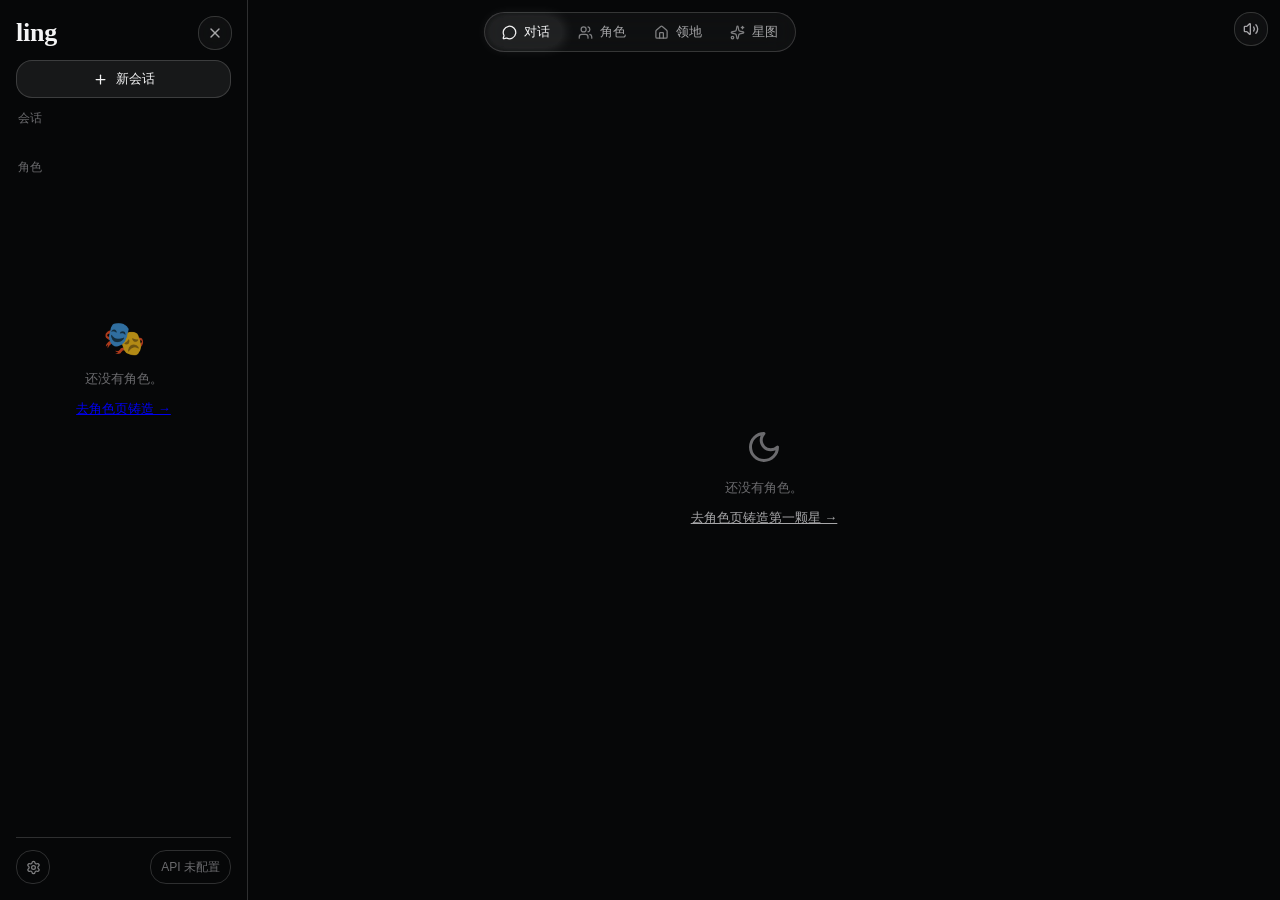
==== web/index.html @ c9dba51c "web: 侧栏开关合并为单组件 morphicon —— 附着侧栏右上角, 收起滑至屏幕左上 - 删除侧栏头部 × 与悬浮开关两个按钮, 合并为唯一 #sidenav-toggle - 常驻附着侧栏右" ====
<!DOCTYPE html>
<html lang="zh-CN">
<head>
<meta charset="UTF-8">
<meta name="viewport" content="width=device-width, initial-scale=1.0">
<title>ling · 工作台（HTML 版）</title>
<link rel="stylesheet" href="css/tokens.css">
<link rel="stylesheet" href="css/app.css">
</head>
<body>

<body>

<button class="iconbtn sidenav-toggle" id="sidenav-toggle" aria-label="收起侧边栏" data-mode="collapse"></button>
<nav class="nav" aria-label="页面导航">
  <div class="nav-item active" data-page="chat" data-icon="message-circle" tabindex="0"><span class="nav-label">对话</span></div>
  <div class="nav-item" data-page="characters" data-icon="users" tabindex="0"><span class="nav-label">角色</span></div>
  <div class="nav-item" data-page="territory" data-icon="house" tabindex="0"><span class="nav-label">领地</span></div>
  <div class="nav-item" data-page="starmap" data-icon="sparkles" tabindex="0"><span class="nav-label">星图</span></div>
</nav>
<button class="iconbtn sfx-float" id="sfx-toggle" aria-label="音效开关" title="音效开关"></button>

<div class="app">

  <!-- 全局侧边栏：头部(ling) + 会话/角色 + 底部(设置 + API 状态) -->
  <aside class="page-side" id="sidebar">
    <div class="side-head">
      <span class="side-brand">ling</span>
    </div>
    <button class="btn" id="new-session" style="width:100%" data-icon="plus">新会话</button>
    <div style="font-size:var(--fs-xs); color:var(--text-3); padding:4px 2px">会话</div>
    <div class="session-list" id="sessions"></div>
    <div style="font-size:var(--fs-xs); color:var(--text-3); padding:4px 2px; margin-top:8px">角色</div>
    <div class="session-list" id="chat-chars"></div>
    <div id="char-list-empty" class="empty" style="min-height:80px"></div>
    <div class="side-spacer"></div>
    <div class="side-foot">
      <div class="nav-item" data-page="settings" data-icon="settings" tabindex="0"><span class="nav-label">设置</span></div>
      <div class="api-chip" id="api-chip" title="点击前往设置">API 未配置</div>
    </div>
  </aside>

  <main>

  <!-- ═══ 对话 ═══ -->
  <section class="page active" data-page="chat">
    <div class="chat-col" id="chat-body" style="display:none; position:relative">
      <div class="chat-scroll" id="chat-scroll">
        <div class="chat-inner" id="messages"></div>
      </div>
      <div class="float-bottom" id="float-bottom">↓ 回到底部</div>
      <div class="composer">
        <div class="composer-inner">
          <div class="composer-shell">
            <textarea class="composer-input" id="composer" placeholder="和角色说点什么……"></textarea>
            <div class="composer-bar">
              <span class="composer-hint">Enter 发送 · Shift+Enter 换行</span>
              <button class="send-fab" id="send" data-icon="arrow-up" data-icon-size="18" aria-label="发送消息"></button>
              <button class="send-fab stop" id="stop" data-icon="square" data-icon-size="15" aria-label="停止生成" style="display:none"></button>
            </div>
          </div>
        </div>
      </div>
    </div>
    <div class="empty" id="chat-empty" style="display:none">
      <span data-icon="moon" data-icon-size="36" style="color:var(--text-3)"></span>
      <div>还没有角色。</div>
      <a href="#/characters" style="color:var(--text-2)">去角色页铸造第一颗星 →</a>
    </div>
  </section>

  <!-- ═══ 角色 ═══ -->
  <section class="page" data-page="characters">
    <div class="page-main">
      <div style="display:flex; align-items:center; padding: var(--sp-4) var(--sp-5) 0">
        <h2 style="font-size:var(--fs-lg)">角色</h2>
        <span style="flex:1"></span>
        <button class="btn primary" id="add-char" data-icon="wand-sparkles">铸造新角色</button>
      </div>
      <div class="char-grid" id="char-grid"></div>
    </div>
  </section>

  <!-- ═══ 领地 ═══ -->
  <section class="page" data-page="territory">
    <div class="page-main"><div class="territory">
      <h2 style="font-size:var(--fs-lg); margin-bottom:var(--sp-4)">领地 · 你的角色们在这里生活</h2>
      <div class="banner" id="tl-banner" style="display:none">
        <span>尚未配置模型 API：配置后即可为入住角色生成生活近况。</span>
        <button class="btn sm" onclick="location.hash='#/settings'">前往设置</button>
      </div>
      <div class="resident-row" id="residents"></div>
      <div class="row" style="margin-bottom:var(--sp-4)">
        <button class="btn primary" id="generate-tl">生成近况</button>
        <span style="font-size:var(--fs-xs); color:var(--text-3)">基于角色人设与最近对话，写一段它这段时间的生活</span>
      </div>
      <div class="timeline" id="timeline"></div>
    </div></div>
  </section>

  <!-- ═══ 星图 ═══ -->
  <section class="page" data-page="starmap">
    <div class="starmap-wrap">
      <canvas id="starmap"></canvas>
      <div class="starmap-hud" id="starmap-hud">SOUL.GRAPH</div>
      <div class="node-detail" id="node-detail"></div>
    </div>
  </section>

  <!-- ═══ 设置 ═══ -->
  <section class="page" data-page="settings">
    <div class="page-main"><div class="settings">
      <h2>模型 API</h2>
      <div class="field"><label>BaseURL（OpenAI 兼容）</label>
        <input class="input" id="s-base" placeholder="https://api.example.com/v1"></div>
      <div class="field"><label>API Key（留空 = 匿名网关）</label>
        <input class="input" id="s-key" type="password" placeholder="sk-…（可选）"></div>
      <div class="field"><label>模型</label>
        <input class="input" id="s-model" placeholder="例如 deepseek-chat / glm-4.7-flash"></div>
      <div class="field"><label>对话后自动提炼记忆与特质</label>
        <label style="display:flex; gap:8px; align-items:center; text-transform:none; letter-spacing:0; font-size:var(--fs-sm); color:var(--text-2)">
          <input type="checkbox" id="s-distill" style="width:auto"> 开启（每次回复后追加一次提炼调用）</label></div>
      <div class="row">
        <button class="btn primary" id="s-save">保存</button>
        <button class="btn" id="s-test">测试连通性</button>
        <span id="conn-result"></span>
      </div>

      <h2>数据（本地 localStorage）</h2>
      <div class="row" style="flex-wrap:wrap">
        <button class="btn" id="s-export" data-icon="download">导出 JSON</button>
        <button class="btn" id="s-import-btn" data-icon="upload" onclick="document.getElementById('s-import-file').click()">导入 JSON</button>
        <input type="file" id="s-import-file" accept=".json,application/json" style="display:none">
        <button class="btn danger" id="s-clear" data-icon="trash">清空全部数据</button>
      </div>
      <p style="font-size:var(--fs-xs); color:var(--text-3); margin-top:var(--sp-4)">
        本页为 HTML 原型：设计定稿后照此移植 Rust + Slint 版（web/ 目录仅作设计迭代用）。
      </p>
    </div></div>
  </section>

</main>

<!-- 角色铸造 / 编辑 -->
<div class="overlay" id="char-modal">
  <div class="modal">
    <h3 id="modal-title">铸造角色</h3>
    <div id="forge-area" style="margin-bottom:var(--sp-4)">
      <div class="field"><label>素材（人设 / 小说片段 / 设定文本）</label>
        <textarea class="textarea" id="forge-src" style="min-height:90px" placeholder="丢进来，AI 直接出角色卡"></textarea></div>
      <button class="btn" id="forge-btn" data-icon="wand-sparkles">铸造</button>
    </div>
    <input type="hidden" id="f-id">
    <div class="row" style="margin-bottom:var(--sp-3)">
      <div style="width:70px"><input class="input" id="f-emoji" maxlength="4" style="text-align:center"></div>
      <input class="input" id="f-name" placeholder="名字">
    </div>
    <div class="field"><label>人设</label><textarea class="textarea" id="f-persona"></textarea></div>
    <div class="field"><label>说话风格</label><input class="input" id="f-style"></div>
    <div class="field"><label>开场白</label><textarea class="textarea" id="f-greeting" style="min-height:56px"></textarea></div>
    <div class="actions">
      <button class="btn" id="char-cancel">取消</button>
      <button class="btn primary" id="char-save">保存</button>
    </div>
  </div>
</div>

<div class="scrim" id="scrim" aria-hidden="true"></div>
<div class="toasts" id="toasts"></div>

<script src="js/store.js"></script>
<script src="js/icons.js"></script>
<script src="js/llm.js"></script>
<script src="js/starmap.js"></script>
<script src="js/sfx.js"></script>
<script src="js/app.js"></script>
<script>
  /* 顶栏 API 状态章（守卫赋值，避免 observer 自触发死循环） */
  (function chip(){
    const el = document.getElementById('api-chip');
    const update = () => {
      const t = Store.apiReady() ? `API · ${Store.settings.model}` : 'API 未配置';
      if (el.textContent !== t) el.textContent = t;
    };
    document.addEventListener('click', update);
    document.addEventListener('storage', update);
    update();
  })();
</script>
</body>
</html>
---- web/css/tokens.css ----
/* ════════════════════════════════════════════════════════════
   ling · 设计令牌（单一真源）
   来源：《视觉设计规范》P2 报告 + ling.html 官网令牌映射
   动效纪律（Emil Kowalski skills 对齐）：
   - UI 动效 ≤300ms；按压反馈 100-160ms
   - 只动 transform / opacity（GPU）
   - 同屏活跃动画 ≤2 处；prefers-reduced-motion 降级
   ════════════════════════════════════════════════════════════ */
:root {
  /* 色板 · 无色彩纪律：唯一彩色 = 危险红 */
  --bg: #060708;              /* 近黑（星图视口用 #000 纯黑） */
  --bg-2: #0a0a0a;
  --surface: rgba(255, 255, 255, 0.04);
  --surface-strong: rgba(255, 255, 255, 0.07);
  --border: rgba(255, 255, 255, 0.16);
  --border-strong: rgba(255, 255, 255, 0.28);

  --text: #f4f4f5;
  --text-2: #a6a6a8;
  --text-3: #6b6b6e;

  --accent: #ffffff;
  --accent-2: #d6d6d8;        /* 银灰 · 成功/确认态用银白表达，不引入绿 */
  --danger: #d8555a;          /* 全应用唯一彩色 */
  --danger-bg: rgba(216, 85, 90, 0.12);

  --glow: 0 0 14px rgba(255, 255, 255, 0.16);
  --glow-strong: 0 0 22px rgba(255, 255, 255, 0.28);

  /* 字号阶梯 */
  --fs-xs: 12px;
  --fs-sm: 13px;
  --fs-md: 14.5px;
  --fs-lg: 17px;
  --fs-xl: 22px;
  --fs-brand: 26px;

  /* 间距刻度（4 的倍数） */
  --sp-1: 4px; --sp-2: 8px; --sp-3: 12px; --sp-4: 16px;
  --sp-5: 24px; --sp-6: 32px; --sp-7: 48px;

  --radius: 16px;
  --radius-lg: 24px;

  /* 动效令牌 · 统一曲线（与官网同源） */
  --ease: cubic-bezier(0.2, 0.7, 0.2, 1);
  --dur-press: 120ms;         /* 按压 */
  --dur-fast: 160ms;          /* 悬停/小元素 */
  --dur-med: 220ms;           /* 面板/切换 */
  --dur-slow: 280ms;          /* 模态 */
  --dur-dot: 420ms;           /* 流式点点 */
  --stagger: 40ms;            /* 列表级联 */
}

@media (prefers-reduced-motion: reduce) {
  :root { --dur-press: 0ms; --dur-fast: 0ms; --dur-med: 0ms; --dur-slow: 0ms; }
  * { animation-duration: 0.01ms !important; }
}
---- web/css/app.css ----
/* ═══ ling · 组件与页面样式（消费 tokens.css，禁裸色值） ═══ */
* { margin: 0; padding: 0; box-sizing: border-box; }
html, body { height: 100%; }
body {
  font-family: 'Inter', -apple-system, BlinkMacSystemFont, 'PingFang SC', 'Microsoft YaHei', sans-serif;
  background: var(--bg); color: var(--text); font-size: var(--fs-md);
  overflow: hidden; -webkit-font-smoothing: antialiased;
  display: flex; flex-direction: column;
  height: 100vh; height: 100dvh;              /* 移动端地址栏安全 */
  -webkit-tap-highlight-color: transparent;    /* 去点按高亮闪块 */
}
::selection { background: rgba(255,255,255,.85); color: #000; }
::-webkit-scrollbar { width: 8px; }
::-webkit-scrollbar-thumb { background: rgba(255,255,255,.16); border-radius: 8px; }

/* 键盘可达性（UX 审计：键盘完全不可用 → 焦点环全覆盖） */
:focus-visible { outline: 1.5px solid var(--accent); outline-offset: 2px; border-radius: var(--radius); }
.btn:focus-visible, .iconbtn:focus-visible { outline-offset: 3px; box-shadow: var(--glow); }

svg.ic { flex-shrink: 0; vertical-align: -0.15em; }

/* 图标按钮（仅图标，必须 aria-label） */
.iconbtn {
  display: inline-flex; align-items: center; justify-content: center;
  width: 34px; height: 34px; border-radius: var(--radius);
  border: 1px solid var(--border); background: transparent; color: var(--text-2);
  cursor: pointer; transition: color var(--dur-fast) var(--ease), border-color var(--dur-fast) var(--ease),
    transform var(--dur-press) var(--ease);
}
@media (hover: hover) and (pointer: fine) { .iconbtn:hover { color: var(--text); border-color: var(--border-strong); --ring: var(--border-strong); } }
.iconbtn:active { transform: scale(0.94); }

/* ── 悬浮胶囊（无顶栏：侧栏形变开关 | 居中导航胶囊 | 右上声音） ── */
/* 侧栏开关: 唯一组件, 附着侧栏右上角; 收起后滑到屏幕左上; 图标 panel-left ⇄ x 形变 */
.sidenav-toggle {
  position: fixed; z-index: 99;
  top: 16px; left: 198px;                        /* 展开态: 侧栏头部右上 */
  width: 34px; height: 34px; border-radius: var(--radius);
  background: var(--surface); border: 1px solid var(--border);
  backdrop-filter: blur(14px); -webkit-backdrop-filter: blur(14px);
  transition: top .3s var(--ease), left .3s var(--ease), transform var(--dur-press) var(--ease);
}
body.side-closed .sidenav-toggle { top: 12px; left: 12px; }   /* 收起态: 屏幕左上 */
.sidenav-toggle:active { transform: scale(0.94); }
.morph-ic {
  position: absolute; inset: 0; display: grid; place-items: center;
  transition: opacity .24s var(--ease), transform .24s var(--ease);
}
.sidenav-toggle[data-mode="collapse"] .ic-panel { opacity: 0; transform: rotate(90deg) scale(.5); }
.sidenav-toggle[data-mode="collapse"] .ic-x     { opacity: 1; transform: none; }
.sidenav-toggle[data-mode="expand"]  .ic-x      { opacity: 0; transform: rotate(-90deg) scale(.5); }
.sidenav-toggle[data-mode="expand"]  .ic-panel  { opacity: 1; transform: none; }
.nav {
  position: fixed; top: 12px; left: 50%; transform: translateX(-50%); z-index: 95;
  display: flex; gap: 2px; padding: 4px;
  background: var(--surface); border: 1px solid var(--border); border-radius: 999px;
  backdrop-filter: blur(14px); -webkit-backdrop-filter: blur(14px);
}
.nav-item {
  position: relative; display: flex; align-items: center; gap: 7px;
  padding: 6px 13px; border-radius: 999px;
  color: var(--text-2); cursor: pointer; user-select: none; font-size: var(--fs-sm);
  transition: color var(--dur-fast) var(--ease), background var(--dur-fast) var(--ease),
    box-shadow var(--dur-fast) var(--ease);
}
.nav-item svg.ic { opacity: 0.75; transition: opacity var(--dur-fast) var(--ease); }
.nav-item.active svg.ic, .nav-item:hover svg.ic { opacity: 1; }
.nav-item:hover { color: var(--text); }
.nav-item.active { color: var(--text); background: var(--surface-strong); box-shadow: var(--glow); }
.sfx-float {
  position: fixed; top: 12px; right: 12px; z-index: 95;
  background: var(--surface); border: 1px solid var(--border);
  backdrop-filter: blur(14px); -webkit-backdrop-filter: blur(14px);
}
.api-chip {
  font-size: var(--fs-xs); color: var(--text-3); padding: 4px 10px;
  border: 1px solid var(--border); border-radius: 100px;
  cursor: pointer; align-self: flex-start;
  transition: color var(--dur-fast) var(--ease), border-color var(--dur-fast) var(--ease);
}
.api-chip:hover { color: var(--text-2); border-color: var(--border-strong); --ring: var(--border-strong); }

/* ── 页面骨架（桌面：侧栏为全高实心栏, 挤开内容; 悬浮胶囊只浮在主内容上方） ── */
.app { flex: 1; min-height: 0; display: flex; }
main { flex: 1; min-width: 0; display: flex; flex-direction: column; padding-top: 56px; }
.page { display: none; flex: 1; min-width: 0; min-height: 0; }
.page.active { display: flex; }
/* 桌面: 展开时隐藏悬浮开关(侧栏头部自带收起钮), 收起后显示 */
.page-side {
  width: 248px; flex-shrink: 0; border-right: 1px solid var(--border);
  overflow-y: auto; padding: var(--sp-4); display: flex; flex-direction: column; gap: var(--sp-2);
}
.side-head {
  display: flex; align-items: center; justify-content: space-between;
  min-height: 34px; margin-bottom: 2px;
}
.side-brand {
  font-family: Georgia, 'Noto Serif SC', serif; font-size: var(--fs-brand); font-weight: 600;
  letter-spacing: -0.01em; user-select: none;
}
body.side-closed .page-side { display: none; }    /* 桌面收起: 整栏移除, 内容占满 */
.side-spacer { flex: 1; }
.side-foot {
  display: flex; align-items: center; justify-content: space-between;
  gap: var(--sp-2);
  padding-top: var(--sp-3); border-top: 1px solid var(--border);
}
.side-foot .nav-item {
  width: 34px; height: 34px; padding: 0; justify-content: center;
  border: 1px solid var(--border); border-radius: var(--radius);
}
.side-foot .nav-label { display: none; }          /* 图标式正方形钮 */
.side-foot .api-chip { height: 34px; display: flex; align-items: center; border-radius: var(--radius); }
.page-main { flex: 1; min-width: 0; display: flex; flex-direction: column; overflow-y: auto; }
.chat-col { flex: 1; min-width: 0; display: flex; flex-direction: column; }

/* ── 通用元件 ── */
.card {
  background: var(--surface); border: 1px solid var(--border);
  border-radius: var(--radius-lg); padding: var(--sp-4);
  transition: border-color var(--dur-fast) var(--ease), transform var(--dur-fast) var(--ease);
}
.card.clickable { cursor: pointer; }
@media (hover: hover) and (pointer: fine) {
  .card.clickable:hover { border-color: var(--border-strong); --ring: var(--border-strong); transform: translateY(-1px); }
}
.card.clickable:active { transform: scale(0.99); }

.btn {
  display: inline-flex; align-items: center; justify-content: center; gap: var(--sp-2);
  padding: 9px 16px; border-radius: var(--radius); border: 1px solid var(--border);
  background: var(--surface-strong); color: var(--text); font-size: var(--fs-sm);
  cursor: pointer; user-select: none;
  transition: transform var(--dur-press) var(--ease), border-color var(--dur-fast) var(--ease),
              opacity var(--dur-fast) var(--ease);
}
@media (hover: hover) and (pointer: fine) { .btn:hover { border-color: var(--border-strong); --ring: var(--border-strong); } }
.btn:active { transform: scale(0.97); }         /* 按压反馈 */
.btn:disabled { opacity: 0.4; cursor: not-allowed; }
.btn.primary { background: var(--accent); color: #000; border-color: var(--accent); font-weight: 600; }
.btn.danger { color: var(--danger); border-color: rgba(216, 85, 90, 0.4); }
.btn.sm { padding: 5px 12px; font-size: var(--fs-xs); }

.input, .textarea, .select {
  width: 100%; padding: 9px var(--sp-3); border-radius: var(--radius);
  border: 1px solid var(--border); background: var(--bg-2); color: var(--text);
  font-size: var(--fs-sm); font-family: inherit;
  transition: border-color var(--dur-fast) var(--ease);
}
.input:focus, .textarea:focus { outline: none; border-color: var(--border-strong); --ring: var(--border-strong); box-shadow: var(--glow); }
.textarea { resize: vertical; min-height: 72px; line-height: 1.6; }
.field { display: flex; flex-direction: column; gap: var(--sp-2); margin-bottom: var(--sp-4); }
.field label { font-size: var(--fs-xs); color: var(--text-3); text-transform: uppercase; letter-spacing: 0.08em; }

/* ── 横幅（行动必须接线：审计 P0-3 教训） ── */
.banner {
  display: flex; align-items: center; gap: var(--sp-3);
  padding: 10px var(--sp-4); border-radius: var(--radius);
  background: var(--surface-strong); border: 1px solid var(--border);
  font-size: var(--fs-sm); color: var(--text-2); margin-bottom: var(--sp-4);
}
.banner .btn { margin-left: auto; }
.banner.error { border-color: rgba(216,85,90,.4); --ring: rgba(216,85,90,.4); color: var(--text); background: var(--danger-bg); }

/* ── 空态 ── */
.empty {
  flex: 1; display: flex; flex-direction: column; align-items: center; justify-content: center;
  gap: var(--sp-3); color: var(--text-3); font-size: var(--fs-sm); text-align: center; padding: var(--sp-6);
}
.empty .glyph { font-size: 34px; opacity: 0.7; }

/* ── Toast（审计：错误 6s，普通 4s；exit 快于 enter） ── */
.toasts { position: fixed; bottom: var(--sp-5); left: 50%; transform: translateX(-50%);
  display: flex; flex-direction: column; gap: var(--sp-2); z-index: 200; }
.toast {
  padding: 10px var(--sp-4); border-radius: var(--radius); background: var(--surface-strong);
  border: 1px solid var(--border-strong); backdrop-filter: blur(14px);
  font-size: var(--fs-sm); box-shadow: 0 8px 30px rgba(0,0,0,.5);
  opacity: 1; transform: translateY(0);
  transition: opacity var(--dur-med) var(--ease), transform var(--dur-med) var(--ease);
}
.toast.enter { opacity: 0; transform: translateY(8px); }
.toast.error { border-color: rgba(216,85,90,.5); --ring: rgba(216,85,90,.5); background: var(--danger-bg); }

/* ── 对话页 ── */
.session-list { display: flex; flex-direction: column; gap: var(--sp-1); }
.session-item {
  padding: var(--sp-2) var(--sp-3); border-radius: var(--radius); cursor: pointer;
  font-size: var(--fs-sm); color: var(--text-2); display: flex; align-items: center; gap: var(--sp-2);
  transition: background var(--dur-fast) var(--ease), color var(--dur-fast) var(--ease);
  animation: rise var(--dur-med) var(--ease) both;
}
.session-item:hover { background: var(--surface); color: var(--text); }
.session-item.active { background: var(--surface-strong); color: var(--text); }
.session-item .del { margin-left: auto; opacity: 0; color: var(--text-3); cursor: pointer; padding: 0 var(--sp-1); }
.session-item:hover .del { opacity: 1; }
.session-item .del:hover { color: var(--danger); }
@keyframes rise { from { opacity: 0; transform: translateY(6px); } }

.chat-scroll { flex: 1; overflow-y: auto; padding: var(--sp-5); scroll-behavior: auto; }
.chat-inner { max-width: 760px; margin: 0 auto; display: flex; flex-direction: column; gap: var(--sp-4); }
.bubble { max-width: 78%; padding: 10px var(--sp-4); border-radius: var(--radius-lg);
  line-height: 1.7; font-size: var(--fs-md); white-space: pre-wrap; word-break: break-word;
  animation: rise var(--dur-med) var(--ease) both; }
.bubble.user { align-self: flex-end; background: var(--surface-strong); border: 1px solid var(--border); }
.bubble.ai { align-self: flex-start; background: var(--bg-2); border: 1px solid var(--border-strong); }
.bubble.error { align-self: flex-start; background: var(--danger-bg); border-color: rgba(216,85,90,.4); --ring: rgba(216,85,90,.4); color: var(--text); font-size: var(--fs-sm); }
.bubble.ai .cursor { display: inline-block; width: 8px; height: 15px; background: var(--accent);
  vertical-align: text-bottom; animation: blink var(--dur-dot) steps(1) infinite; }
@keyframes blink { 50% { opacity: 0; } }

/* 流式等待点点（首 token 前） */
.bubble.ai.streaming { min-width: 64px; }
.dots { display: inline-flex; gap: 5px; align-items: center; height: 18px; }
.dots i { width: 5px; height: 5px; border-radius: 50%; background: var(--text-2);
  animation: dotpulse var(--dur-dot) var(--ease) infinite; }
.dots i:nth-child(2) { animation-delay: calc(var(--dur-dot) / 3); }
.dots i:nth-child(3) { animation-delay: calc(var(--dur-dot) / 3 * 2); }
@keyframes dotpulse { 0%, 100% { opacity: 0.25; transform: translateY(0); } 45% { opacity: 1; transform: translateY(-3px); } }

/* ── 输入舱（ChatGPT 式一体化容器） ── */
.composer { flex-shrink: 0; padding: var(--sp-3) var(--sp-5) var(--sp-4); }
.composer-inner { max-width: 760px; margin: 0 auto; }
.composer-shell {
  border: 1px solid var(--border); background: var(--surface);
  border-radius: 32px; padding: 10px 10px 8px 14px;
  transition: border-color var(--dur-fast) var(--ease), box-shadow var(--dur-fast) var(--ease);
}
.composer-shell:focus-within { border-color: var(--border-strong); --ring: var(--border-strong); box-shadow: var(--glow); }
.composer-input {
  display: block; width: 100%;
  border: none; background: transparent; resize: none;
  color: var(--text); font: inherit; font-size: var(--fs-md); line-height: 1.6;
  min-height: 26px; max-height: 160px; padding: 2px 4px;
}
.composer-input:focus { outline: none; }
.composer-input::placeholder { color: var(--text-3); }
.composer-bar { display: flex; align-items: center; gap: var(--sp-2); margin-top: 2px; }
.composer-hint { font-size: var(--fs-xs); color: var(--text-3); user-select: none; }
.send-fab {
  margin-left: auto; width: 38px; height: 38px; border-radius: 50%;
  display: grid; place-items: center; border: none;
  background: var(--accent); color: #000; cursor: pointer;
  transition: transform var(--dur-press) var(--ease), opacity var(--dur-fast) var(--ease);
}
.send-fab:hover { opacity: 0.88; }
.send-fab:active { transform: scale(0.92); }
.send-fab:disabled { opacity: 0.35; cursor: not-allowed; }
.send-fab.stop { background: var(--surface-strong); color: var(--text); border: 1px solid var(--border-strong); }
.float-bottom {
  position: absolute; bottom: 96px; left: 50%; transform: translateX(-50%);
  padding: 6px 14px; border-radius: 100px; background: var(--surface-strong);
  border: 1px solid var(--border-strong); color: var(--text-2); font-size: var(--fs-xs);
  cursor: pointer; opacity: 0; pointer-events: none;
  transition: opacity var(--dur-fast) var(--ease), transform var(--dur-fast) var(--ease);
}
.float-bottom.show { opacity: 1; pointer-events: auto; }
.float-bottom:active { transform: translateX(-50%) scale(0.97); }

/* ── 角色页 ── */
.char-grid { display: grid; grid-template-columns: repeat(auto-fill, minmax(240px, 1fr)); gap: var(--sp-4); padding: var(--sp-5); }
.char-card { display: flex; flex-direction: column; gap: var(--sp-2); animation: rise var(--dur-med) var(--ease) both; }
.char-card .avatar { font-size: 30px; }
.char-card .name { font-size: var(--fs-lg); font-weight: 600; }
.char-card .persona { color: var(--text-2); font-size: var(--fs-sm); display: -webkit-box; -webkit-line-clamp: 2; -webkit-box-orient: vertical; overflow: hidden; }
.traits { display: flex; flex-wrap: wrap; gap: var(--sp-1); margin-top: var(--sp-1); }
.trait { font-size: var(--fs-xs); color: var(--text-2); padding: 2px 9px; border-radius: 100px;
  background: var(--surface-strong); border: 1px solid var(--border); }
.trait.dormant { opacity: 0.45; text-decoration: line-through; }
.forge-zone { padding: var(--sp-5); max-width: 760px; }

/* ── 领地页 ── */
.territory { padding: var(--sp-5); max-width: 860px; margin: 0 auto; width: 100%; }
.resident-row { display: flex; gap: var(--sp-3); flex-wrap: wrap; margin-bottom: var(--sp-5); }
.resident { display: flex; align-items: center; gap: var(--sp-2); padding: var(--sp-2) var(--sp-3);
  border-radius: 100px; background: var(--surface); border: 1px solid var(--border); cursor: pointer; }
.timeline { display: flex; flex-direction: column; gap: var(--sp-3); }
.tl-entry { border-left: 2px solid var(--border-strong); padding: var(--sp-1) 0 var(--sp-1) var(--sp-4);
  animation: rise var(--dur-med) var(--ease) both; }
.tl-entry .who { font-size: var(--fs-xs); color: var(--text-3); margin-bottom: var(--sp-1); }
.tl-entry .what { font-size: var(--fs-sm); color: var(--text-2); line-height: 1.7; white-space: pre-wrap; }

/* ── 星图页 ── */
.starmap-wrap { flex: 1; position: relative; background: #000; }
#starmap { position: absolute; inset: 0; width: 100%; height: 100%; cursor: grab; }
#starmap:active { cursor: grabbing; }
.starmap-hud { position: absolute; left: var(--sp-4); top: var(--sp-4); font-size: var(--fs-xs);
  color: var(--text-3); font-family: ui-monospace, Consolas, monospace; letter-spacing: 0.06em; }
.node-detail {
  position: absolute; right: var(--sp-4); top: var(--sp-4); width: 260px;
  background: var(--bg-2); border: 1px solid var(--border-strong); border-radius: var(--radius-lg);
  padding: var(--sp-4); display: none; box-shadow: var(--glow);
}
.node-detail.show { display: block; animation: rise var(--dur-fast) var(--ease) both; }
.node-detail .kind { font-size: var(--fs-xs); color: var(--text-3); text-transform: uppercase; letter-spacing: 0.1em; }

/* ── 设置页 ── */
.settings { padding: var(--sp-5); max-width: 640px; margin: 0 auto; width: 100%; overflow-y: auto; }
.settings h2 { font-size: var(--fs-lg); margin: var(--sp-5) 0 var(--sp-3); font-weight: 600; }
.settings h2:first-child { margin-top: 0; }
.row { display: flex; gap: var(--sp-3); align-items: center; }
.row .input { flex: 1; }
.conn-ok { color: var(--accent-2); font-size: var(--fs-sm); }
.conn-bad { color: var(--danger); font-size: var(--fs-sm); }

/* ── 模态 ── */
.overlay { position: fixed; inset: 0; background: rgba(0,0,0,.6); backdrop-filter: blur(8px);
  display: none; align-items: center; justify-content: center; z-index: 100; }
.overlay.open { display: flex; }
.modal { width: min(560px, 92vw); max-height: 86vh; overflow-y: auto;
  background: var(--bg-2); border: 1px solid var(--border-strong); border-radius: var(--radius-lg);
  padding: var(--sp-5); animation: pop var(--dur-slow) var(--ease) both; }
@keyframes pop { from { opacity: 0; transform: scale(0.96); } }   /* 不从 scale(0) 出现 */
.modal h3 { font-size: var(--fs-lg); margin-bottom: var(--sp-4); }
.modal .actions { display: flex; justify-content: flex-end; gap: var(--sp-3); margin-top: var(--sp-5); }

/* ── 移动端抽屉遮罩 ── */
.scrim { position: fixed; inset: 0; background: rgba(0,0,0,.55);
  opacity: 0; pointer-events: none; z-index: 80;
  transition: opacity var(--dur-med) var(--ease); }

/* ═══ 窄屏自适应 ≤760px：导航只留图标 + 侧栏抽屉 ═══ */
@media (max-width: 760px) {
  .nav { padding: 3px; gap: 1px; }             /* 胶囊保持居中，仅收紧 */
  .nav-item { padding: 7px; }
  .nav-label { display: none; }                /* 文字收起，只留图标 */

  .app { padding-top: 52px; }
  main { padding-top: 0; }                     /* 让位由 .app 承担, 勿叠加 */
  .page-side {
    position: fixed; top: 0; bottom: 0; left: 0; width: min(78vw, 280px);
    z-index: 97; background: var(--bg-2);          /* 盖过全部悬浮胶囊 */
    transform: translateX(-105%);              /* 收起 */
    transition: transform var(--dur-med) var(--ease);
    box-shadow: 12px 0 40px rgba(0,0,0,.55);
  }
  .scrim { z-index: 96; }
  body.side-closed .page-side { display: flex; }   /* 窄屏收起语义由 transform 承担 */
  body.side-open .page-side { transform: none; }
  body.side-open .scrim { opacity: 1; pointer-events: auto; }
  body.side-open .sidenav-toggle { top: 12px; left: calc(min(78vw, 280px) - 46px); }   /* 附着抽屉右上角 */

  .chat-scroll { padding: var(--sp-4) var(--sp-3); }
  .bubble { max-width: 88%; }
  .composer { padding: var(--sp-3); }
  .composer-hint { display: none; }            /* 窄屏省空间，长按/回车同理 */
  .char-grid { padding: var(--sp-3); gap: var(--sp-3); grid-template-columns: 1fr 1fr; }
  .territory, .settings { padding: var(--sp-4) var(--sp-3); }
}
@media (max-width: 420px) {
  .char-grid { grid-template-columns: 1fr; }
}

/* ── 边缘近邻发光（仅精确指针设备, EdgeGlow 驱动 CSS 变量） ──
   光标靠近组件边缘时, 最近点处的边缘环带被照亮(参考 Windows 图标近邻光带)。
   ::after 只保留 1.5px 边缘环(mask xor), 环色为径向光斑, 中心跟随光标最近点。 ── */
.glow-edge:not(.sidenav-toggle):not(.sfx-float) { position: relative; }   /* fixed 悬浮钮自带定位, 勿覆盖 */
.glow-edge::after {
  content: '';
  position: absolute; inset: 0;
  border-radius: inherit;
  padding: 1.5px;
  background: radial-gradient(150px 110px at var(--gx, 50%) var(--gy, 50%),
              rgba(255, 255, 255, 0.85), rgba(255, 255, 255, 0.22) 55%, transparent 75%);
  -webkit-mask: linear-gradient(#000 0 0) content-box, linear-gradient(#000 0 0);
  -webkit-mask-composite: xor;
          mask: linear-gradient(#000 0 0) content-box, linear-gradient(#000 0 0);
          mask-composite: exclude;
  opacity: var(--glow-o, 0);
  transition: opacity 140ms var(--ease);
  pointer-events: none;
}
.glow-edge:focus-within::after, .glow-edge:hover::after { opacity: max(var(--glow-o, 0), 0.55); }


/* ── 多曲率圆角（squircle 超椭圆）+ 描边环 ──
   原理: corner-shape 下 border 描边沿旧轮廓绘制, 角部发虚(即「stroke≠offset curve」问题)。
   解法(Border = OuterShape − InnerShape): 描边改用 inset box-shadow 环,
   渲染器沿实际 superellipse 轮廓向内等距填充, 法向距离恒定。描边色统一走 --ring。 ── */
@supports (corner-shape: superellipse(2)) {
  .btn, .input, .textarea, .card, .iconbtn, .send-fab, .composer-shell,
  .modal, .banner, .toast, .bubble, .trait, .session-item,
  .node-detail, .resident, .float-bottom, .api-chip,
  .side-foot .nav-item,
  .glow-edge::after {
    corner-shape: superellipse(2.4);
  }
  .btn, .input, .textarea, .card, .iconbtn, .composer-shell,
  .modal, .banner, .toast, .bubble.user, .trait,
  .resident, .float-bottom, .api-chip, .side-foot .nav-item {
    border-color: transparent;
    box-shadow: inset 0 0 0 1px var(--ring, var(--border));
  }
  .modal, .toast, .node-detail, .float-bottom { --ring: var(--border-strong); }
  .bubble.ai { border-color: transparent; box-shadow: inset 0 0 0 1px var(--border-strong); }
  .btn.primary { --ring: transparent; }               /* 白底钮原描边即不可见 */
  .btn.danger { --ring: rgba(216, 85, 90, 0.4); }
  /* 带发光的元件: 描边环与 glow 叠加 */
  .composer-shell:focus-within {
    border-color: transparent;
    box-shadow: inset 0 0 0 1px var(--ring, var(--border-strong)), var(--glow);
  }
  .input:focus, .textarea:focus {
    border-color: transparent;
    box-shadow: inset 0 0 0 1px var(--ring, var(--border-strong)), var(--glow);
  }
  .node-detail { box-shadow: inset 0 0 0 1px var(--ring, var(--border-strong)), var(--glow); }
  .btn:focus-visible, .iconbtn:focus-visible {
    box-shadow: inset 0 0 0 1px var(--ring, var(--border)), var(--glow);
  }
}
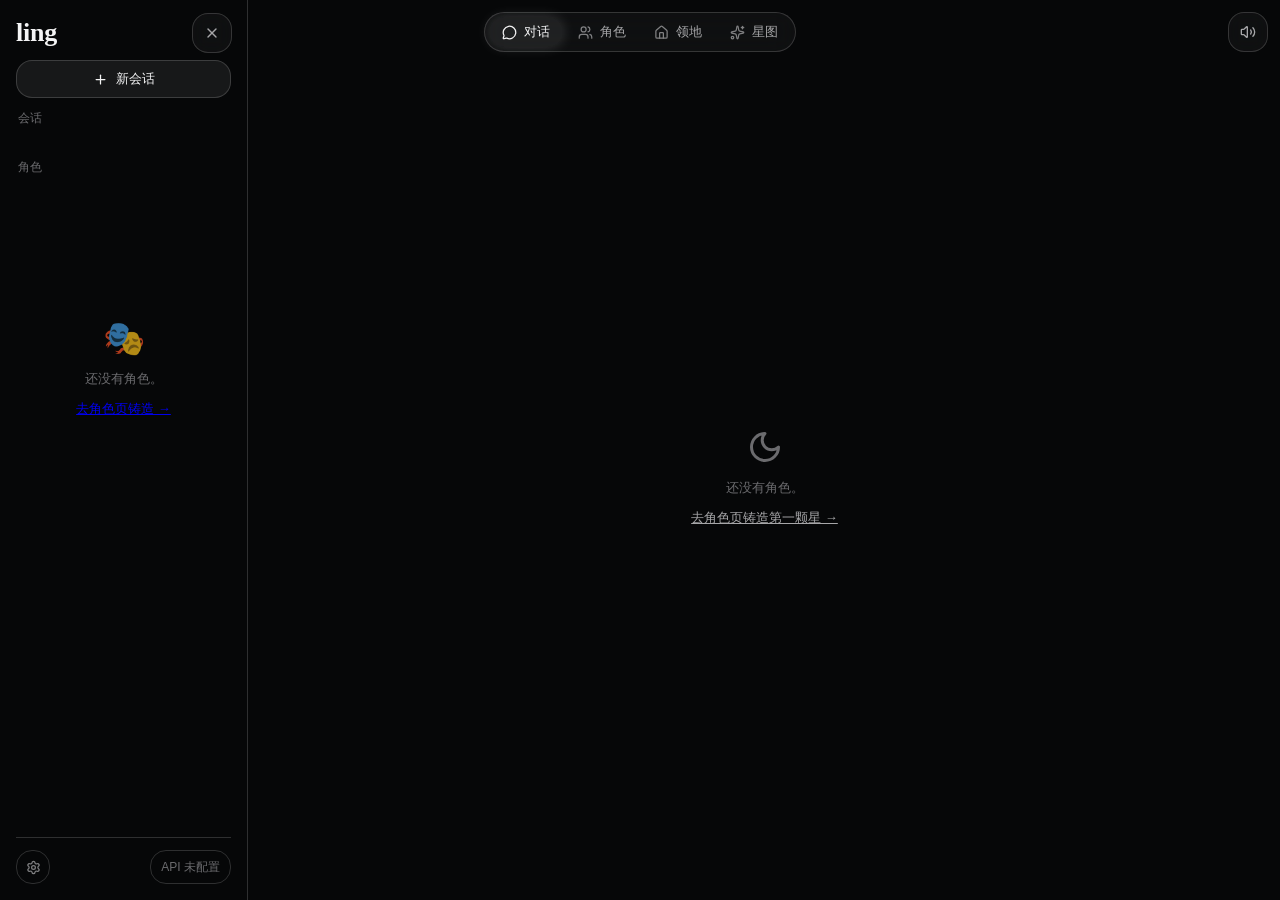
==== commit d70ce488: "web: 删除星图页顶部灰条 —— HUD 文字行(用户点名删掉) 像素级定位(PNG 解码逐行亮度): 灰带 y56-66 亮度 15.6, 隐藏 HUD 后 5.8 —— 主体是 .starmap" ====
--- a/web/index.html
+++ b/web/index.html
@@ -102,7 +102,6 @@
   <section class="page" data-page="starmap">
     <div class="starmap-wrap">
       <canvas id="starmap"></canvas>
-      <div class="starmap-hud" id="starmap-hud">SOUL.GRAPH</div>
       <div class="node-detail" id="node-detail"></div>
     </div>
   </section>
--- a/web/css/app.css
+++ b/web/css/app.css
@@ -34,13 +34,13 @@
 /* 侧栏开关: 唯一组件, 附着侧栏右上角; 收起后滑到屏幕左上; 图标 panel-left ⇄ x 形变 */
 .sidenav-toggle {
   position: fixed; z-index: 99;
-  top: 16px; left: 198px;                        /* 展开态: 侧栏头部右上 */
-  width: 34px; height: 34px; border-radius: var(--radius);
+  top: 13px; left: 192px;                        /* 展开态: 侧栏头部右上, 40 高与胶囊带同高 */
+  width: 40px; height: 40px; border-radius: var(--radius);
   background: var(--surface); border: 1px solid var(--border);
   backdrop-filter: blur(14px); -webkit-backdrop-filter: blur(14px);
   transition: top .3s var(--ease), left .3s var(--ease), transform var(--dur-press) var(--ease);
 }
-body.side-closed .sidenav-toggle { top: 12px; left: 12px; }   /* 收起态: 屏幕左上 */
+body.side-closed .sidenav-toggle { top: 12px; left: 12px; }   /* 收起态: 屏幕左上, 40 高与胶囊同高同轴 */
 .sidenav-toggle:active { transform: scale(0.94); }
 .morph-ic {
   position: absolute; inset: 0; display: grid; place-items: center;
@@ -61,7 +61,12 @@
   padding: 6px 13px; border-radius: 999px;
   color: var(--text-2); cursor: pointer; user-select: none; font-size: var(--fs-sm);
   transition: color var(--dur-fast) var(--ease), background var(--dur-fast) var(--ease),
-    box-shadow var(--dur-fast) var(--ease);
+    box-shadow var(--dur-fast) var(--ease), padding .3s var(--ease), gap .3s var(--ease);
+}
+/* 导航文字: 用 max-width+opacity 过渡(横竖屏切换时平滑展开/收起, display 无法动画) */
+.nav-label {
+  display: inline-block; max-width: 120px; opacity: 1; overflow: hidden; white-space: nowrap;
+  transition: max-width .3s var(--ease), opacity .25s var(--ease);
 }
 .nav-item svg.ic { opacity: 0.75; transition: opacity var(--dur-fast) var(--ease); }
 .nav-item.active svg.ic, .nav-item:hover svg.ic { opacity: 1; }
@@ -69,6 +74,7 @@
 .nav-item.active { color: var(--text); background: var(--surface-strong); box-shadow: var(--glow); }
 .sfx-float {
   position: fixed; top: 12px; right: 12px; z-index: 95;
+  width: 40px; height: 40px;
   background: var(--surface); border: 1px solid var(--border);
   backdrop-filter: blur(14px); -webkit-backdrop-filter: blur(14px);
 }
@@ -80,16 +86,28 @@
 }
 .api-chip:hover { color: var(--text-2); border-color: var(--border-strong); --ring: var(--border-strong); }
 
-/* ── 页面骨架（桌面：侧栏为全高实心栏, 挤开内容; 悬浮胶囊只浮在主内容上方） ── */
-.app { flex: 1; min-height: 0; display: flex; }
-main { flex: 1; min-width: 0; display: flex; flex-direction: column; padding-top: 56px; }
+/* ── 页面骨架（侧栏永久 fixed: 桌面=挤开的实心栏 / 手机=浮起抽屉。
+   两种模式只是宽度/背景/阴影三个可过渡属性的差异 → 跨断点天然无缝形变:
+   桌面→手机 = 变宽+变浅+阴影渐显(浮起); 手机→桌面 = 反向(落下)。
+   main 用 margin-left 让位/回位, 对话区与输入舱位置形状全程动画) ── */
+.app { flex: 1; min-height: 0; display: flex; transition: padding .3s var(--ease); }
+main { flex: 1; min-width: 0; display: flex; flex-direction: column; padding-top: 56px;
+  margin-left: 249px;                                    /* 桌面: 为侧栏(248+1 描边)让位 */
+  transition: margin-left .35s var(--ease), padding .3s var(--ease); }
+body.side-closed main { margin-left: 0; }                /* 桌面收起: 内容回位占满 */
 .page { display: none; flex: 1; min-width: 0; min-height: 0; }
 .page.active { display: flex; }
-/* 桌面: 展开时隐藏悬浮开关(侧栏头部自带收起钮), 收起后显示 */
 .page-side {
-  width: 248px; flex-shrink: 0; border-right: 1px solid var(--border);
-  overflow-y: auto; padding: var(--sp-4); display: flex; flex-direction: column; gap: var(--sp-2);
-}
+  position: fixed; top: 0; bottom: 0; left: 0; z-index: 97;
+  width: 248px; border-right: 1px solid var(--border);
+  background: var(--bg);
+  box-shadow: 0 0 0 0 rgba(0, 0, 0, 0);                  /* 桌面无阴影; 手机浮起阴影由此过渡 */
+  overflow-y: auto; overflow-x: hidden;
+  padding: var(--sp-4); display: flex; flex-direction: column; gap: var(--sp-2);
+  transition: transform .35s var(--ease), width .35s var(--ease),
+    background .35s var(--ease), box-shadow .35s var(--ease);
+}
+body.side-closed .page-side { transform: translateX(-105%); }   /* 收起 = 滑出(桌面手机同语义) */
 .side-head {
   display: flex; align-items: center; justify-content: space-between;
   min-height: 34px; margin-bottom: 2px;
@@ -98,7 +116,6 @@
   font-family: Georgia, 'Noto Serif SC', serif; font-size: var(--fs-brand); font-weight: 600;
   letter-spacing: -0.01em; user-select: none;
 }
-body.side-closed .page-side { display: none; }    /* 桌面收起: 整栏移除, 内容占满 */
 .side-spacer { flex: 1; }
 .side-foot {
   display: flex; align-items: center; justify-content: space-between;
@@ -197,9 +214,9 @@
 .session-item .del:hover { color: var(--danger); }
 @keyframes rise { from { opacity: 0; transform: translateY(6px); } }
 
-.chat-scroll { flex: 1; overflow-y: auto; padding: var(--sp-5); scroll-behavior: auto; }
+.chat-scroll { flex: 1; overflow-y: auto; padding: var(--sp-5); scroll-behavior: auto; transition: padding .3s var(--ease); }
 .chat-inner { max-width: 760px; margin: 0 auto; display: flex; flex-direction: column; gap: var(--sp-4); }
-.bubble { max-width: 78%; padding: 10px var(--sp-4); border-radius: var(--radius-lg);
+.bubble { max-width: 78%; transition: max-width .3s var(--ease); padding: 10px var(--sp-4); border-radius: var(--radius-lg);
   line-height: 1.7; font-size: var(--fs-md); white-space: pre-wrap; word-break: break-word;
   animation: rise var(--dur-med) var(--ease) both; }
 .bubble.user { align-self: flex-end; background: var(--surface-strong); border: 1px solid var(--border); }
@@ -219,7 +236,7 @@
 @keyframes dotpulse { 0%, 100% { opacity: 0.25; transform: translateY(0); } 45% { opacity: 1; transform: translateY(-3px); } }
 
 /* ── 输入舱（ChatGPT 式一体化容器） ── */
-.composer { flex-shrink: 0; padding: var(--sp-3) var(--sp-5) var(--sp-4); }
+.composer { flex-shrink: 0; padding: var(--sp-3) var(--sp-5) var(--sp-4); transition: padding .3s var(--ease); }
 .composer-inner { max-width: 760px; margin: 0 auto; }
 .composer-shell {
   border: 1px solid var(--border); background: var(--surface);
@@ -284,8 +301,6 @@
 .starmap-wrap { flex: 1; position: relative; background: #000; }
 #starmap { position: absolute; inset: 0; width: 100%; height: 100%; cursor: grab; }
 #starmap:active { cursor: grabbing; }
-.starmap-hud { position: absolute; left: var(--sp-4); top: var(--sp-4); font-size: var(--fs-xs);
-  color: var(--text-3); font-family: ui-monospace, Consolas, monospace; letter-spacing: 0.06em; }
 .node-detail {
   position: absolute; right: var(--sp-4); top: var(--sp-4); width: 260px;
   background: var(--bg-2); border: 1px solid var(--border-strong); border-radius: var(--radius-lg);
@@ -319,26 +334,27 @@
   opacity: 0; pointer-events: none; z-index: 80;
   transition: opacity var(--dur-med) var(--ease); }
 
-/* ═══ 窄屏自适应 ≤760px：导航只留图标 + 侧栏抽屉 ═══ */
-@media (max-width: 760px) {
+/* ═══ 窄屏自适应 ≤850px：导航只留图标 + 侧栏抽屉(断点留缓冲, 避免 761 等临界宽叠压) ═══ */
+@media (max-width: 850px) {
   .nav { padding: 3px; gap: 1px; }             /* 胶囊保持居中，仅收紧 */
-  .nav-item { padding: 7px; }
-  .nav-label { display: none; }                /* 文字收起，只留图标 */
+  .nav-item { padding: 7px; gap: 0; }          /* 文字隐藏后 gap 归零, 图标居中 */
+  .nav-label { max-width: 0; opacity: 0; margin: 0; }   /* 文字收起(带过渡), 只留图标 */
 
   .app { padding-top: 52px; }
-  main { padding-top: 0; }                     /* 让位由 .app 承担, 勿叠加 */
+  main { padding-top: 0; margin-left: 0; }       /* 让位由 .app 承担; 抽屉为浮层不让位 */
+  /* 手机抽屉 = 同一 fixed 侧栏的浮起态: 更宽(280) + 更浅(bg-2) + 阴影可见; 全部可过渡 */
   .page-side {
-    position: fixed; top: 0; bottom: 0; left: 0; width: min(78vw, 280px);
-    z-index: 97; background: var(--bg-2);          /* 盖过全部悬浮胶囊 */
-    transform: translateX(-105%);              /* 收起 */
-    transition: transform var(--dur-med) var(--ease);
-    box-shadow: 12px 0 40px rgba(0,0,0,.55);
+    width: 280px;
+    background: var(--bg-2);
+    box-shadow: 12px 0 40px rgba(0, 0, 0, .55);
+    transform: translateX(-105%);                /* 收起 */
   }
   .scrim { z-index: 96; }
-  body.side-closed .page-side { display: flex; }   /* 窄屏收起语义由 transform 承担 */
-  body.side-open .page-side { transform: none; }
-  body.side-open .scrim { opacity: 1; pointer-events: auto; }
-  body.side-open .sidenav-toggle { top: 12px; left: calc(min(78vw, 280px) - 46px); }   /* 附着抽屉右上角 */
+  body.side-open .page-side { transform: none; }   /* 抽屉滑入 */
+  body.side-open .scrim { opacity: 1; pointer-events: auto; }   /* 抽屉打开时压暗背景 */
+  /* 手机模式收起态: 开关钮回屏幕左上 */
+  .sidenav-toggle { top: 12px; left: 12px; }
+  body.side-open .sidenav-toggle { top: 12px; left: 224px; }   /* 附着抽屉右上角(280-40-16) */
 
   .chat-scroll { padding: var(--sp-4) var(--sp-3); }
   .bubble { max-width: 88%; }
@@ -355,6 +371,7 @@
    光标靠近组件边缘时, 最近点处的边缘环带被照亮(参考 Windows 图标近邻光带)。
    ::after 只保留 1.5px 边缘环(mask xor), 环色为径向光斑, 中心跟随光标最近点。 ── */
 .glow-edge:not(.sidenav-toggle):not(.sfx-float) { position: relative; }   /* fixed 悬浮钮自带定位, 勿覆盖 */
+
 .glow-edge::after {
   content: '';
   position: absolute; inset: 0;
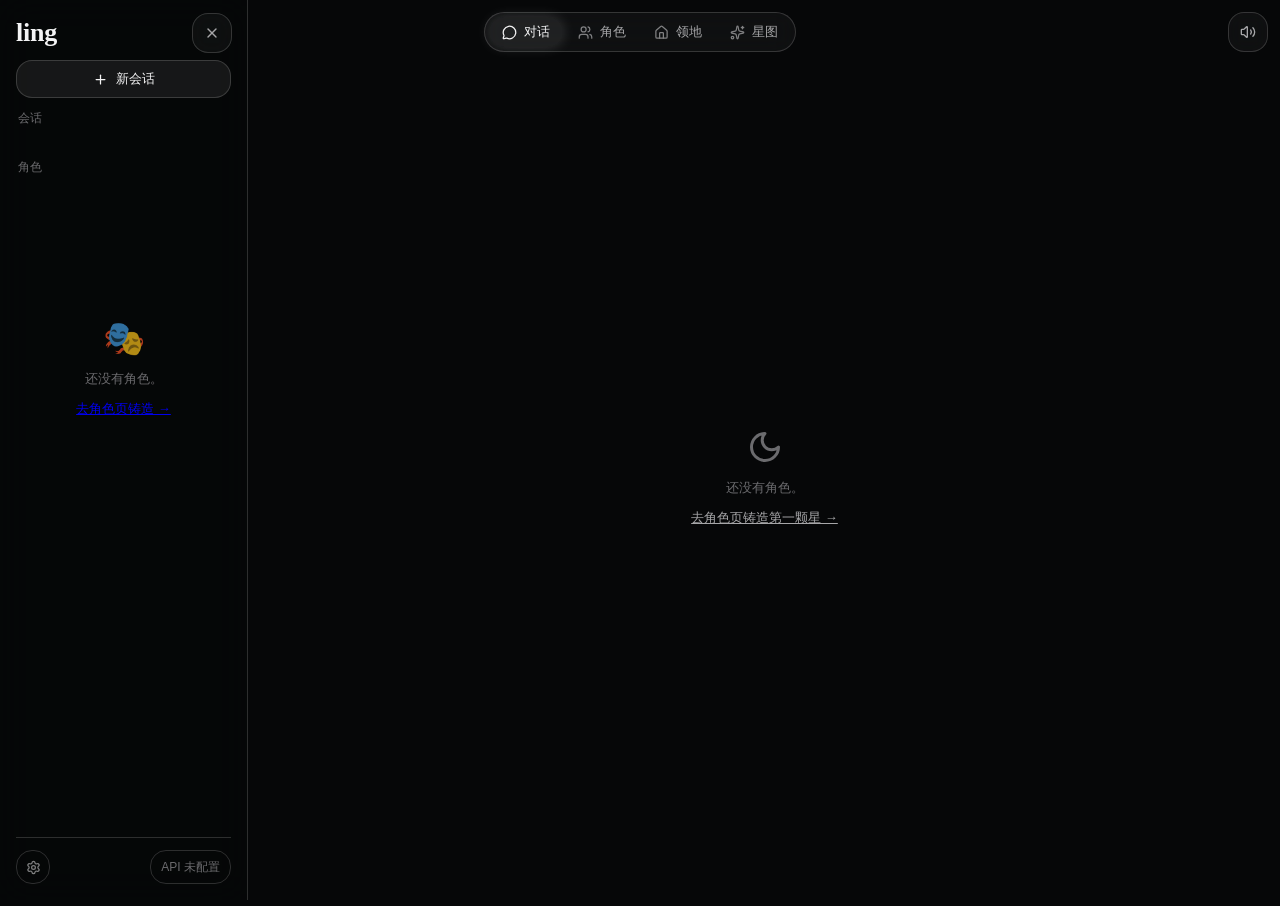
==== commit 0182940f: "feat(motion): 统一组件变换引擎 + 全应用动效统一(入场/退场/页面切换/材质) Motion.motion(el, { x, y, angle, size, width, height" ====
--- a/web/index.html
+++ b/web/index.html
@@ -170,6 +170,7 @@
 <script src="js/store.js"></script>
 <script src="js/icons.js"></script>
 <script src="js/llm.js"></script>
+<script src="js/motion.js"></script>
 <script src="js/starmap.js"></script>
 <script src="js/sfx.js"></script>
 <script src="js/app.js"></script>
--- a/web/css/tokens.css
+++ b/web/css/tokens.css
@@ -8,7 +8,7 @@
    ════════════════════════════════════════════════════════════ */
 :root {
   /* 色板 · 无色彩纪律：唯一彩色 = 危险红 */
-  --bg: #060708;              /* 近黑（星图视口用 #000 纯黑） */
+  --bg: #060708;              /* 近黑 · 全应用统一底色（星图视口同色, 勿用纯黑以免交界成灰条） */
   --bg-2: #0a0a0a;
   --surface: rgba(255, 255, 255, 0.04);
   --surface-strong: rgba(255, 255, 255, 0.07);
--- a/web/css/app.css
+++ b/web/css/app.css
@@ -91,16 +91,20 @@
    桌面→手机 = 变宽+变浅+阴影渐显(浮起); 手机→桌面 = 反向(落下)。
    main 用 margin-left 让位/回位, 对话区与输入舱位置形状全程动画) ── */
 .app { flex: 1; min-height: 0; display: flex; transition: padding .3s var(--ease); }
-main { flex: 1; min-width: 0; display: flex; flex-direction: column; padding-top: 56px;
+main { flex: 1; min-width: 0; display: flex; flex-direction: column; padding-top: 56px; position: relative;
   margin-left: 249px;                                    /* 桌面: 为侧栏(248+1 描边)让位 */
   transition: margin-left .35s var(--ease), padding .3s var(--ease); }
 body.side-closed main { margin-left: 0; }                /* 桌面收起: 内容回位占满 */
 .page { display: none; flex: 1; min-width: 0; min-height: 0; }
 .page.active { display: flex; }
+.page-ghost { display: flex !important; }   /* 退场幽灵页: 无 active 也保持可见(滑动过渡) */
 .page-side {
   position: fixed; top: 0; bottom: 0; left: 0; z-index: 97;
   width: 248px; border-right: 1px solid var(--border);
-  background: var(--bg);
+  /* 毛玻璃材质: 低透明度玻璃底 + 背景模糊; 桌面停靠态不透明度较高(列表可读),
+     手机浮起抽屉更透 —— 跨断点形变只过渡透明度 */
+  background: rgba(6, 7, 8, .86);
+  -webkit-backdrop-filter: blur(18px); backdrop-filter: blur(18px);
   box-shadow: 0 0 0 0 rgba(0, 0, 0, 0);                  /* 桌面无阴影; 手机浮起阴影由此过渡 */
   overflow-y: auto; overflow-x: hidden;
   padding: var(--sp-4); display: flex; flex-direction: column; gap: var(--sp-2);
@@ -147,7 +151,7 @@
   display: inline-flex; align-items: center; justify-content: center; gap: var(--sp-2);
   padding: 9px 16px; border-radius: var(--radius); border: 1px solid var(--border);
   background: var(--surface-strong); color: var(--text); font-size: var(--fs-sm);
-  cursor: pointer; user-select: none;
+  cursor: pointer; user-select: none; white-space: nowrap;   /* 按钮文字永不折行(窄卡禁竖排) */
   transition: transform var(--dur-press) var(--ease), border-color var(--dur-fast) var(--ease),
               opacity var(--dur-fast) var(--ease);
 }
@@ -192,11 +196,8 @@
 .toast {
   padding: 10px var(--sp-4); border-radius: var(--radius); background: var(--surface-strong);
   border: 1px solid var(--border-strong); backdrop-filter: blur(14px);
-  font-size: var(--fs-sm); box-shadow: 0 8px 30px rgba(0,0,0,.5);
-  opacity: 1; transform: translateY(0);
-  transition: opacity var(--dur-med) var(--ease), transform var(--dur-med) var(--ease);
-}
-.toast.enter { opacity: 0; transform: translateY(8px); }
+  font-size: var(--fs-sm); box-shadow: 0 8px 30px rgba(0, 0, 0, .5);
+}   /* 入场/退场由 Motion 引擎驱动(js/motion.js) */
 .toast.error { border-color: rgba(216,85,90,.5); --ring: rgba(216,85,90,.5); background: var(--danger-bg); }
 
 /* ── 对话页 ── */
@@ -205,20 +206,18 @@
   padding: var(--sp-2) var(--sp-3); border-radius: var(--radius); cursor: pointer;
   font-size: var(--fs-sm); color: var(--text-2); display: flex; align-items: center; gap: var(--sp-2);
   transition: background var(--dur-fast) var(--ease), color var(--dur-fast) var(--ease);
-  animation: rise var(--dur-med) var(--ease) both;
-}
+}   /* 入场由 Motion 引擎驱动 */
 .session-item:hover { background: var(--surface); color: var(--text); }
 .session-item.active { background: var(--surface-strong); color: var(--text); }
 .session-item .del { margin-left: auto; opacity: 0; color: var(--text-3); cursor: pointer; padding: 0 var(--sp-1); }
 .session-item:hover .del { opacity: 1; }
 .session-item .del:hover { color: var(--danger); }
-@keyframes rise { from { opacity: 0; transform: translateY(6px); } }
 
 .chat-scroll { flex: 1; overflow-y: auto; padding: var(--sp-5); scroll-behavior: auto; transition: padding .3s var(--ease); }
 .chat-inner { max-width: 760px; margin: 0 auto; display: flex; flex-direction: column; gap: var(--sp-4); }
 .bubble { max-width: 78%; transition: max-width .3s var(--ease); padding: 10px var(--sp-4); border-radius: var(--radius-lg);
   line-height: 1.7; font-size: var(--fs-md); white-space: pre-wrap; word-break: break-word;
-  animation: rise var(--dur-med) var(--ease) both; }
+}   /* 入场由 Motion 引擎驱动 */
 .bubble.user { align-self: flex-end; background: var(--surface-strong); border: 1px solid var(--border); }
 .bubble.ai { align-self: flex-start; background: var(--bg-2); border: 1px solid var(--border-strong); }
 .bubble.error { align-self: flex-start; background: var(--danger-bg); border-color: rgba(216,85,90,.4); --ring: rgba(216,85,90,.4); color: var(--text); font-size: var(--fs-sm); }
@@ -276,7 +275,12 @@
 
 /* ── 角色页 ── */
 .char-grid { display: grid; grid-template-columns: repeat(auto-fill, minmax(240px, 1fr)); gap: var(--sp-4); padding: var(--sp-5); }
-.char-card { display: flex; flex-direction: column; gap: var(--sp-2); animation: rise var(--dur-med) var(--ease) both; }
+.char-card { display: flex; flex-direction: column; gap: var(--sp-2); container-type: inline-size; }   /* 入场由 Motion 级联驱动; 容器查询=自动检测卡片宽度 */
+/* 卡片太窄时按钮只留图标(文字改由 title 提示), 杜绝竖排 */
+@container (max-width: 280px) {
+  .char-card .btn.sm .bl { display: none; }
+  .char-card .btn.sm { padding: 6px 9px; }
+}
 .char-card .avatar { font-size: 30px; }
 .char-card .name { font-size: var(--fs-lg); font-weight: 600; }
 .char-card .persona { color: var(--text-2); font-size: var(--fs-sm); display: -webkit-box; -webkit-line-clamp: 2; -webkit-box-orient: vertical; overflow: hidden; }
@@ -293,20 +297,22 @@
   border-radius: 100px; background: var(--surface); border: 1px solid var(--border); cursor: pointer; }
 .timeline { display: flex; flex-direction: column; gap: var(--sp-3); }
 .tl-entry { border-left: 2px solid var(--border-strong); padding: var(--sp-1) 0 var(--sp-1) var(--sp-4);
-  animation: rise var(--dur-med) var(--ease) both; }
+}   /* 入场由 Motion 级联驱动 */
 .tl-entry .who { font-size: var(--fs-xs); color: var(--text-3); margin-bottom: var(--sp-1); }
 .tl-entry .what { font-size: var(--fs-sm); color: var(--text-2); line-height: 1.7; white-space: pre-wrap; }
 
 /* ── 星图页 ── */
-.starmap-wrap { flex: 1; position: relative; background: #000; }
+.starmap-wrap { flex: 1; position: relative; background: var(--bg); }  /* 与顶栏同色: 消除交界灰条 */
+/* 星图视口全出血: 胶囊/悬浮钮直接浮于星空之上(与手机端 padding-top:0 同语义) */
+main:has(> .page.active[data-page='starmap']) { padding-top: 0; }
 #starmap { position: absolute; inset: 0; width: 100%; height: 100%; cursor: grab; }
 #starmap:active { cursor: grabbing; }
 .node-detail {
-  position: absolute; right: var(--sp-4); top: var(--sp-4); width: 260px;
+  position: absolute; right: var(--sp-4); top: 68px; width: 260px;   /* 68 = 清开顶部悬浮钮带 */
   background: var(--bg-2); border: 1px solid var(--border-strong); border-radius: var(--radius-lg);
   padding: var(--sp-4); display: none; box-shadow: var(--glow);
 }
-.node-detail.show { display: block; animation: rise var(--dur-fast) var(--ease) both; }
+.node-detail.show { display: block; }   /* 入场动效由 Motion.motion 驱动(js/motion.js) */
 .node-detail .kind { font-size: var(--fs-xs); color: var(--text-3); text-transform: uppercase; letter-spacing: 0.1em; }
 
 /* ── 设置页 ── */
@@ -324,8 +330,7 @@
 .overlay.open { display: flex; }
 .modal { width: min(560px, 92vw); max-height: 86vh; overflow-y: auto;
   background: var(--bg-2); border: 1px solid var(--border-strong); border-radius: var(--radius-lg);
-  padding: var(--sp-5); animation: pop var(--dur-slow) var(--ease) both; }
-@keyframes pop { from { opacity: 0; transform: scale(0.96); } }   /* 不从 scale(0) 出现 */
+  padding: var(--sp-5); }   /* 入场由 Motion 引擎驱动 */
 .modal h3 { font-size: var(--fs-lg); margin-bottom: var(--sp-4); }
 .modal .actions { display: flex; justify-content: flex-end; gap: var(--sp-3); margin-top: var(--sp-5); }
 
@@ -340,12 +345,11 @@
   .nav-item { padding: 7px; gap: 0; }          /* 文字隐藏后 gap 归零, 图标居中 */
   .nav-label { max-width: 0; opacity: 0; margin: 0; }   /* 文字收起(带过渡), 只留图标 */
 
-  .app { padding-top: 52px; }
-  main { padding-top: 0; margin-left: 0; }       /* 让位由 .app 承担; 抽屉为浮层不让位 */
+  main { padding-top: 52px; margin-left: 0; }  /* 胶囊让位集中在 main(与桌面同机制): 星图页 :has 规则两种模式统一全出血; 抽屉为浮层不让位 */
   /* 手机抽屉 = 同一 fixed 侧栏的浮起态: 更宽(280) + 更浅(bg-2) + 阴影可见; 全部可过渡 */
   .page-side {
     width: 280px;
-    background: var(--bg-2);
+    background: rgba(10, 10, 10, .58);   /* 浮起抽屉: 更透的低不透明度毛玻璃(落下↔浮起只过渡透明度) */
     box-shadow: 12px 0 40px rgba(0, 0, 0, .55);
     transform: translateX(-105%);                /* 收起 */
   }
@@ -370,7 +374,7 @@
 /* ── 边缘近邻发光（仅精确指针设备, EdgeGlow 驱动 CSS 变量） ──
    光标靠近组件边缘时, 最近点处的边缘环带被照亮(参考 Windows 图标近邻光带)。
    ::after 只保留 1.5px 边缘环(mask xor), 环色为径向光斑, 中心跟随光标最近点。 ── */
-.glow-edge:not(.sidenav-toggle):not(.sfx-float) { position: relative; }   /* fixed 悬浮钮自带定位, 勿覆盖 */
+.glow-edge:not(.sidenav-toggle):not(.sfx-float):not(.nav) { position: relative; }   /* fixed 悬浮钮/胶囊自带定位, 勿覆盖 */
 
 .glow-edge::after {
   content: '';
@@ -378,7 +382,7 @@
   border-radius: inherit;
   padding: 1.5px;
   background: radial-gradient(150px 110px at var(--gx, 50%) var(--gy, 50%),
-              rgba(255, 255, 255, 0.85), rgba(255, 255, 255, 0.22) 55%, transparent 75%);
+              rgba(196, 196, 196, 0.85), rgba(196, 196, 196, 0.22) 55%, transparent 75%);   /* 浅灰 #C4C4C4 */
   -webkit-mask: linear-gradient(#000 0 0) content-box, linear-gradient(#000 0 0);
   -webkit-mask-composite: xor;
           mask: linear-gradient(#000 0 0) content-box, linear-gradient(#000 0 0);
@@ -399,7 +403,7 @@
   .modal, .banner, .toast, .bubble, .trait, .session-item,
   .node-detail, .resident, .float-bottom, .api-chip,
   .side-foot .nav-item,
-  .glow-edge::after {
+  .glow-edge:not(.nav)::after {   /* 胶囊=真药丸(999px圆端), 环带勿套 superellipse 否则描边变圆角矩形 */
     corner-shape: superellipse(2.4);
   }
   .btn, .input, .textarea, .card, .iconbtn, .composer-shell,
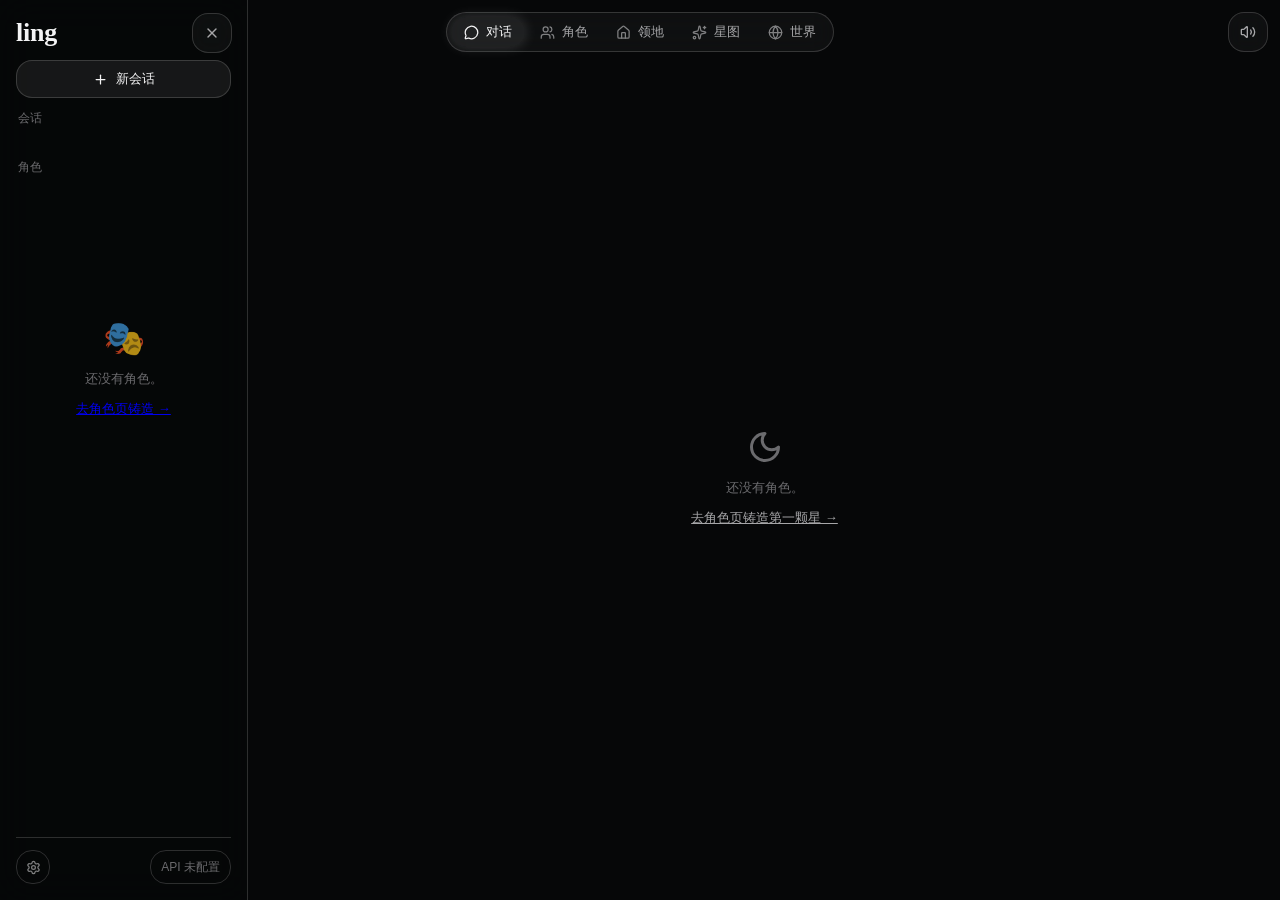
==== commit a5427bee: "feat(worlds): 世界页 —— 创建世界 + 世界星图 + 界序种子 - 新增世界域: store 模型(worlds CRUD) + 页面/路由/导航(胶囊第五项);   列表(卡片网格," ====
--- a/web/index.html
+++ b/web/index.html
@@ -17,6 +17,7 @@
   <div class="nav-item" data-page="characters" data-icon="users" tabindex="0"><span class="nav-label">角色</span></div>
   <div class="nav-item" data-page="territory" data-icon="house" tabindex="0"><span class="nav-label">领地</span></div>
   <div class="nav-item" data-page="starmap" data-icon="sparkles" tabindex="0"><span class="nav-label">星图</span></div>
+  <div class="nav-item" data-page="worlds" data-icon="globe" tabindex="0"><span class="nav-label">世界</span></div>
 </nav>
 <button class="iconbtn sfx-float" id="sfx-toggle" aria-label="音效开关" title="音效开关"></button>
 
@@ -103,6 +104,24 @@
     <div class="starmap-wrap">
       <canvas id="starmap"></canvas>
       <div class="node-detail" id="node-detail"></div>
+    </div>
+  </section>
+
+  <!-- ═══ 世界 ═══ -->
+  <section class="page" data-page="worlds">
+    <div class="page-main" id="world-list-wrap">
+      <div style="display:flex; align-items:center; padding: var(--sp-4) var(--sp-5) 0">
+        <h2 style="font-size:var(--fs-lg)">世界</h2>
+        <span style="flex:1"></span>
+        <button class="btn primary" id="add-world" data-icon="wand-sparkles">铸造世界</button>
+      </div>
+      <div class="world-grid" id="world-grid"></div>
+    </div>
+    <div class="world-view" id="world-view" style="display:none">
+      <canvas id="world-map"></canvas>
+      <div class="world-detail" id="world-detail"></div>
+      <div class="world-intro" id="world-intro"></div>
+      <button class="iconbtn world-back" id="world-back" data-icon="arrow-left" aria-label="返回世界列表" title="返回世界列表"></button>
     </div>
   </section>
 
@@ -141,6 +160,24 @@
 </main>
 
 <!-- 角色铸造 / 编辑 -->
+<div class="overlay" id="world-modal">
+  <div class="modal">
+    <h3>铸造世界</h3>
+    <div class="field"><label>素材（世界观设定 / 大陆势力 / 力量体系 / 历史……）</label>
+      <textarea class="textarea" id="w-lore" style="min-height:110px" placeholder="丢进来，AI 直接出世界星图"></textarea></div>
+    <button class="btn" id="w-parse-btn" data-icon="wand-sparkles">铸造</button>
+    <div class="row" style="margin:var(--sp-4) 0 var(--sp-3)">
+      <div style="width:70px"><input class="input" id="w-emoji" maxlength="4" style="text-align:center" value="🌐"></div>
+      <input class="input" id="w-name" placeholder="世界的名字">
+    </div>
+    <div class="field"><label>简介</label><textarea class="textarea" id="w-intro" style="min-height:64px" placeholder="这个世界是关于……"></textarea></div>
+    <div class="actions">
+      <button class="btn" id="world-cancel">取消</button>
+      <button class="btn primary" id="world-save">保存</button>
+    </div>
+  </div>
+</div>
+
 <div class="overlay" id="char-modal">
   <div class="modal">
     <h3 id="modal-title">铸造角色</h3>
--- a/web/css/app.css
+++ b/web/css/app.css
@@ -160,7 +160,11 @@
 .btn:disabled { opacity: 0.4; cursor: not-allowed; }
 .btn.primary { background: var(--accent); color: #000; border-color: var(--accent); font-weight: 600; }
 .btn.danger { color: var(--danger); border-color: rgba(216, 85, 90, 0.4); }
-.btn.sm { padding: 5px 12px; font-size: var(--fs-xs); }
+.btn.sm {
+  padding: 5px 12px; font-size: var(--fs-xs);
+  transition: transform var(--dur-press) var(--ease), border-color var(--dur-fast) var(--ease),
+              opacity var(--dur-fast) var(--ease), padding var(--dur-med) var(--ease), gap var(--dur-med) var(--ease);
+}
 
 .input, .textarea, .select {
   width: 100%; padding: 9px var(--sp-3); border-radius: var(--radius);
@@ -275,11 +279,16 @@
 
 /* ── 角色页 ── */
 .char-grid { display: grid; grid-template-columns: repeat(auto-fill, minmax(240px, 1fr)); gap: var(--sp-4); padding: var(--sp-5); }
-.char-card { display: flex; flex-direction: column; gap: var(--sp-2); container-type: inline-size; }   /* 入场由 Motion 级联驱动; 容器查询=自动检测卡片宽度 */
-/* 卡片太窄时按钮只留图标(文字改由 title 提示), 杜绝竖排 */
+.char-card { display: flex; flex-direction: column; gap: var(--sp-2); container-type: inline-size; will-change: transform; }   /* 入场由 Motion 级联驱动; 容器查询=自动检测; 偏移动画纯平移(与 origin 无关), origin 保持默认中心=按下3D倾斜绕心下沉 */
+/* 卡片太窄时按钮只留图标(文字改由 title 提示), 杜绝竖排;
+   文字用 max-width+opacity 折叠动画(非 display 硬切), gap 同步归零让图标居中 */
+.char-card .btn.sm .bl {
+  display: inline-block; max-width: 3em; overflow: hidden; vertical-align: bottom;
+  transition: max-width var(--dur-med) var(--ease), opacity var(--dur-fast) var(--ease);
+}
 @container (max-width: 280px) {
-  .char-card .btn.sm .bl { display: none; }
-  .char-card .btn.sm { padding: 6px 9px; }
+  .char-card .btn.sm .bl { max-width: 0; opacity: 0; }
+  .char-card .btn.sm { padding: 6px 9px; gap: 0; }
 }
 .char-card .avatar { font-size: 30px; }
 .char-card .name { font-size: var(--fs-lg); font-weight: 600; }
@@ -303,17 +312,52 @@
 
 /* ── 星图页 ── */
 .starmap-wrap { flex: 1; position: relative; background: var(--bg); }  /* 与顶栏同色: 消除交界灰条 */
-/* 星图视口全出血: 胶囊/悬浮钮直接浮于星空之上(与手机端 padding-top:0 同语义) */
-main:has(> .page.active[data-page='starmap']) { padding-top: 0; }
+/* 星图视口全出血: 顶到屏幕边缘 + 铺到侧栏毛玻璃之下(星图不被侧栏挤开; 聊天等内容页保持挤开) */
+/* 世界详情视图(画布态)同样全出血 */
+main:has(> .page.active[data-page='starmap']),
+main:has(> .page.active[data-page='worlds'] .world-view:not([style*="none"])) { padding-top: 0; margin-left: 0; }
 #starmap { position: absolute; inset: 0; width: 100%; height: 100%; cursor: grab; }
 #starmap:active { cursor: grabbing; }
 .node-detail {
-  position: absolute; right: var(--sp-4); top: 68px; width: 260px;   /* 68 = 清开顶部悬浮钮带 */
-  background: var(--bg-2); border: 1px solid var(--border-strong); border-radius: var(--radius-lg);
-  padding: var(--sp-4); display: none; box-shadow: var(--glow);
+  position: absolute; right: var(--sp-4); top: 68px; width: 260px;
+  background: rgba(10, 10, 10, .58);                      /* 与侧栏浮起抽屉同款低透明度毛玻璃 */
+  -webkit-backdrop-filter: blur(18px); backdrop-filter: blur(18px);
+  border: 1px solid var(--border-strong); border-radius: var(--radius-lg);
+  padding: var(--sp-4); display: none; box-shadow: var(--glow); will-change: transform;
 }
 .node-detail.show { display: block; }   /* 入场动效由 Motion.motion 驱动(js/motion.js) */
 .node-detail .kind { font-size: var(--fs-xs); color: var(--text-3); text-transform: uppercase; letter-spacing: 0.1em; }
+
+/* ── 世界页 ── */
+.world-grid { display: grid; grid-template-columns: repeat(auto-fill, minmax(240px, 1fr)); gap: var(--sp-4); padding: var(--sp-5); width: 100%; }
+.world-card { display: flex; flex-direction: column; gap: var(--sp-2); container-type: inline-size; will-change: transform; }
+.world-card .avatar { font-size: 30px; }
+.world-card .name { font-size: var(--fs-lg); font-weight: 600; }
+.world-card .persona { color: var(--text-2); font-size: var(--fs-sm); display: -webkit-box; -webkit-line-clamp: 3; -webkit-box-orient: vertical; overflow: hidden; }
+.world-new { align-items: center; justify-content: center; min-height: 140px; border-style: dashed; }
+.world-new .glyph { font-size: 34px; color: var(--text-3); line-height: 1; }
+@container (max-width: 280px) { .world-card .btn.sm .bl { max-width: 0; opacity: 0; } .world-card .btn.sm { padding: 6px 9px; gap: 0; } }
+
+/* 世界详情: 复用星图页视觉(画布 + 玻璃面板 + 悬浮返回) */
+.world-view { flex: 1; position: relative; background: var(--bg); }
+#world-map { position: absolute; inset: 0; width: 100%; height: 100%; cursor: grab; }
+#world-map:active { cursor: grabbing; }
+.world-detail {
+  position: absolute; right: var(--sp-4); top: 68px; width: 260px;
+  background: rgba(10, 10, 10, .58);
+  -webkit-backdrop-filter: blur(18px); backdrop-filter: blur(18px);
+  border: 1px solid var(--border-strong); border-radius: var(--radius-lg);
+  padding: var(--sp-4); display: none; box-shadow: var(--glow); will-change: transform;
+}
+.world-detail.show { display: block; }
+.world-intro {
+  position: absolute; left: var(--sp-4); bottom: var(--sp-4); width: min(340px, calc(100% - 32px));
+  background: rgba(10, 10, 10, .58);
+  -webkit-backdrop-filter: blur(18px); backdrop-filter: blur(18px);
+  border: 1px solid var(--border-strong); border-radius: var(--radius-lg);
+  padding: var(--sp-4); box-shadow: var(--glow);
+}
+.world-back { position: absolute; left: var(--sp-4); top: 68px; z-index: 5; }
 
 /* ── 设置页 ── */
 .settings { padding: var(--sp-5); max-width: 640px; margin: 0 auto; width: 100%; overflow-y: auto; }
@@ -374,7 +418,9 @@
 /* ── 边缘近邻发光（仅精确指针设备, EdgeGlow 驱动 CSS 变量） ──
    光标靠近组件边缘时, 最近点处的边缘环带被照亮(参考 Windows 图标近邻光带)。
    ::after 只保留 1.5px 边缘环(mask xor), 环色为径向光斑, 中心跟随光标最近点。 ── */
-.glow-edge:not(.sidenav-toggle):not(.sfx-float):not(.nav) { position: relative; }   /* fixed 悬浮钮/胶囊自带定位, 勿覆盖 */
+.glow-edge:where(:not(.sidenav-toggle, .sfx-float, .nav, .node-detail, .float-bottom)) { position: relative; }   /* 仅给静态流内组件升级定位; 自带定位(absolute/fixed)的勿覆盖 */
+.glow-edge.node-detail { position: absolute; }   /* 显式断言: 发光不改变定位语义 */
+.glow-edge.float-bottom { position: fixed; }
 
 .glow-edge::after {
   content: '';
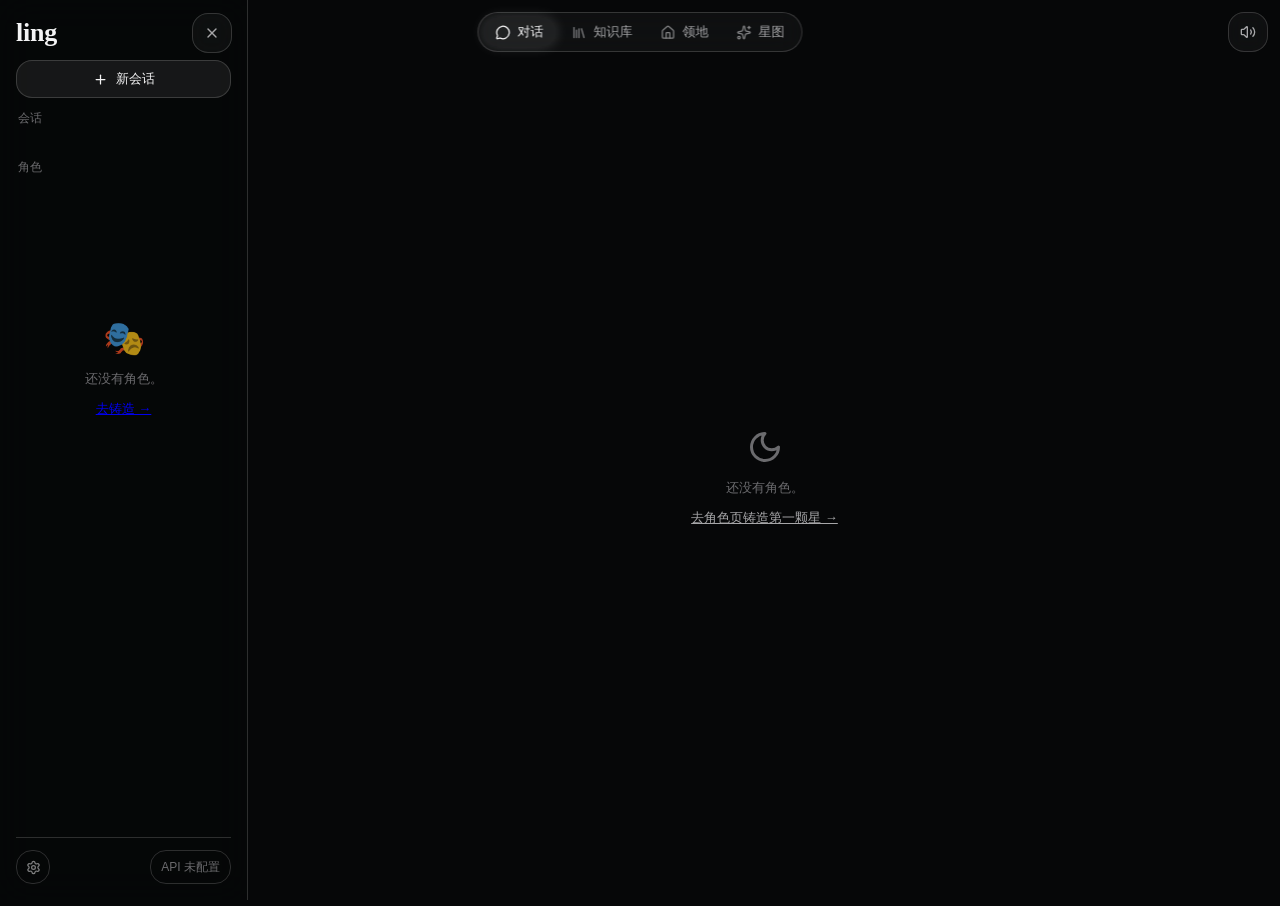
==== commit 524c9f2a: "feat(kb): 知识库整合 + 双铸造模式 + 零依赖设定文件解析 - 知识库: 角色+世界合并为 kb 路由(#/kb/char|#/kb/world, 旧链接兼容   重定向); 二级胶囊「角" ====
--- a/web/index.html
+++ b/web/index.html
@@ -14,10 +14,15 @@
 <button class="iconbtn sidenav-toggle" id="sidenav-toggle" aria-label="收起侧边栏" data-mode="collapse"></button>
 <nav class="nav" aria-label="页面导航">
   <div class="nav-item active" data-page="chat" data-icon="message-circle" tabindex="0"><span class="nav-label">对话</span></div>
-  <div class="nav-item" data-page="characters" data-icon="users" tabindex="0"><span class="nav-label">角色</span></div>
+  <div class="nav-kb" id="nav-kb">
+    <div class="nav-item" data-page="kb" data-icon="library" tabindex="0"><span class="nav-label">知识库</span></div>
+    <div class="nav-sub" id="nav-sub">
+      <div class="nav-item sub" data-kb="char" data-icon="users" tabindex="0"><span class="nav-label">角色</span></div>
+      <div class="nav-item sub" data-kb="world" data-icon="globe" tabindex="0"><span class="nav-label">世界</span></div>
+    </div>
+  </div>
   <div class="nav-item" data-page="territory" data-icon="house" tabindex="0"><span class="nav-label">领地</span></div>
   <div class="nav-item" data-page="starmap" data-icon="sparkles" tabindex="0"><span class="nav-label">星图</span></div>
-  <div class="nav-item" data-page="worlds" data-icon="globe" tabindex="0"><span class="nav-label">世界</span></div>
 </nav>
 <button class="iconbtn sfx-float" id="sfx-toggle" aria-label="音效开关" title="音效开关"></button>
 
@@ -70,15 +75,29 @@
     </div>
   </section>
 
-  <!-- ═══ 角色 ═══ -->
-  <section class="page" data-page="characters">
-    <div class="page-main">
+  <!-- ═══ 知识库（角色 · 世界）═══ -->
+  <section class="page" data-page="kb">
+    <div class="page-main" id="char-pane">
       <div style="display:flex; align-items:center; padding: var(--sp-4) var(--sp-5) 0">
         <h2 style="font-size:var(--fs-lg)">角色</h2>
         <span style="flex:1"></span>
         <button class="btn primary" id="add-char" data-icon="wand-sparkles">铸造新角色</button>
       </div>
       <div class="char-grid" id="char-grid"></div>
+    </div>
+    <div class="page-main" id="world-pane" style="display:none">
+      <div style="display:flex; align-items:center; padding: var(--sp-4) var(--sp-5) 0">
+        <h2 style="font-size:var(--fs-lg)">世界</h2>
+        <span style="flex:1"></span>
+        <button class="btn primary" id="add-world" data-icon="wand-sparkles">铸造世界</button>
+      </div>
+      <div class="world-grid" id="world-grid"></div>
+    </div>
+    <div class="world-view" id="world-view" style="display:none">
+      <canvas id="world-map"></canvas>
+      <div class="world-detail" id="world-detail"></div>
+      <div class="world-intro" id="world-intro"></div>
+      <button class="iconbtn world-back" id="world-back" data-icon="arrow-left" aria-label="返回世界列表" title="返回世界列表"></button>
     </div>
   </section>
 
@@ -104,24 +123,6 @@
     <div class="starmap-wrap">
       <canvas id="starmap"></canvas>
       <div class="node-detail" id="node-detail"></div>
-    </div>
-  </section>
-
-  <!-- ═══ 世界 ═══ -->
-  <section class="page" data-page="worlds">
-    <div class="page-main" id="world-list-wrap">
-      <div style="display:flex; align-items:center; padding: var(--sp-4) var(--sp-5) 0">
-        <h2 style="font-size:var(--fs-lg)">世界</h2>
-        <span style="flex:1"></span>
-        <button class="btn primary" id="add-world" data-icon="wand-sparkles">铸造世界</button>
-      </div>
-      <div class="world-grid" id="world-grid"></div>
-    </div>
-    <div class="world-view" id="world-view" style="display:none">
-      <canvas id="world-map"></canvas>
-      <div class="world-detail" id="world-detail"></div>
-      <div class="world-intro" id="world-intro"></div>
-      <button class="iconbtn world-back" id="world-back" data-icon="arrow-left" aria-label="返回世界列表" title="返回世界列表"></button>
     </div>
   </section>
 
@@ -163,9 +164,29 @@
 <div class="overlay" id="world-modal">
   <div class="modal">
     <h3>铸造世界</h3>
-    <div class="field"><label>素材（世界观设定 / 大陆势力 / 力量体系 / 历史……）</label>
-      <textarea class="textarea" id="w-lore" style="min-height:110px" placeholder="丢进来，AI 直接出世界星图"></textarea></div>
-    <button class="btn" id="w-parse-btn" data-icon="wand-sparkles">铸造</button>
+    <div style="margin-bottom:var(--sp-4)">
+      <div class="forge-modes" id="w-modes">
+        <button class="forge-mode active" data-mode="scratch" type="button">从零开始<small>一句话 · AI 生成基础世界观</small></button>
+        <button class="forge-mode" data-mode="files" type="button">从已有设定开始<small>md · docx · txt · zip 归档</small></button>
+      </div>
+      <div class="forge-panel" data-panel="scratch">
+        <div class="row">
+          <input class="input" id="w-seed" placeholder="一句话描述世界：比如「辉能支撑的五大大陆文明」">
+          <button class="btn" id="w-seed-btn" data-icon="wand-sparkles">生成</button>
+        </div>
+      </div>
+      <div class="forge-panel" data-panel="files" hidden>
+        <div class="row" style="margin-bottom:var(--sp-2)">
+          <button class="btn" id="w-files-btn" data-icon="file-up">选择文件</button>
+          <span style="font-size:var(--fs-xs); color:var(--text-3)">md · markdown · txt · docx · zip（可多选）</span>
+          <input type="file" id="w-files" multiple accept=".md,.markdown,.txt,.docx,.zip" hidden>
+        </div>
+        <div class="file-chips" id="w-file-chips"></div>
+        <div class="field" style="margin-top:var(--sp-2)"><label>或直接粘贴</label>
+          <textarea class="textarea" id="w-lore" style="min-height:64px" placeholder="世界观设定：大陆、势力、力量体系、历史……"></textarea></div>
+        <button class="btn" id="w-parse-btn" data-icon="wand-sparkles">铸造</button>
+      </div>
+    </div>
     <div class="row" style="margin:var(--sp-4) 0 var(--sp-3)">
       <div style="width:70px"><input class="input" id="w-emoji" maxlength="4" style="text-align:center" value="🌐"></div>
       <input class="input" id="w-name" placeholder="世界的名字">
@@ -182,9 +203,27 @@
   <div class="modal">
     <h3 id="modal-title">铸造角色</h3>
     <div id="forge-area" style="margin-bottom:var(--sp-4)">
-      <div class="field"><label>素材（人设 / 小说片段 / 设定文本）</label>
-        <textarea class="textarea" id="forge-src" style="min-height:90px" placeholder="丢进来，AI 直接出角色卡"></textarea></div>
-      <button class="btn" id="forge-btn" data-icon="wand-sparkles">铸造</button>
+      <div class="forge-modes" id="c-modes">
+        <button class="forge-mode active" data-mode="scratch" type="button">从零开始<small>一句话 · AI 生成基础设定</small></button>
+        <button class="forge-mode" data-mode="files" type="button">从已有设定开始<small>md · docx · txt · zip 归档</small></button>
+      </div>
+      <div class="forge-panel" data-panel="scratch">
+        <div class="row">
+          <input class="input" id="c-seed" placeholder="一句话描述 TA：比如「温柔的月亮精灵，怕黑但爱笑」">
+          <button class="btn" id="c-seed-btn" data-icon="wand-sparkles">生成</button>
+        </div>
+      </div>
+      <div class="forge-panel" data-panel="files" hidden>
+        <div class="row" style="margin-bottom:var(--sp-2)">
+          <button class="btn" id="c-files-btn" data-icon="file-up">选择文件</button>
+          <span style="font-size:var(--fs-xs); color:var(--text-3)">md · markdown · txt · docx · zip（可多选）</span>
+          <input type="file" id="c-files" multiple accept=".md,.markdown,.txt,.docx,.zip" hidden>
+        </div>
+        <div class="file-chips" id="c-file-chips"></div>
+        <div class="field" style="margin-top:var(--sp-2)"><label>或直接粘贴</label>
+          <textarea class="textarea" id="forge-src" style="min-height:64px" placeholder="人设 / 小说片段 / 设定文本"></textarea></div>
+        <button class="btn" id="forge-btn" data-icon="wand-sparkles">铸造</button>
+      </div>
     </div>
     <input type="hidden" id="f-id">
     <div class="row" style="margin-bottom:var(--sp-3)">
@@ -207,6 +246,7 @@
 <script src="js/store.js"></script>
 <script src="js/icons.js"></script>
 <script src="js/llm.js"></script>
+<script src="js/filekit.js"></script>
 <script src="js/motion.js"></script>
 <script src="js/starmap.js"></script>
 <script src="js/sfx.js"></script>
--- a/web/css/app.css
+++ b/web/css/app.css
@@ -55,6 +55,31 @@
   display: flex; gap: 2px; padding: 4px;
   background: var(--surface); border: 1px solid var(--border); border-radius: 999px;
   backdrop-filter: blur(14px); -webkit-backdrop-filter: blur(14px);
+  max-width: calc(100vw - 24px);
+}
+/* 知识库二级胶囊: 「知识库」选项自身从中心变长(min-width 0→178 过渡, 收起态
+   宽度纯内容决定与其他胶囊一致), 二级菜单 absolute 脱离轨道测量, 在选项内部展开 */
+.nav-kb {
+  position: relative; display: grid; grid-template-columns: 1fr;
+  min-width: 0; transition: min-width .3s var(--ease);
+}
+.nav-kb > .nav-item { grid-area: 1 / 1; justify-content: center; transition: opacity .2s var(--ease); }
+.nav.kb-open .nav-kb { min-width: 178px; }
+.nav.kb-open .nav-kb > .nav-item { opacity: 0; pointer-events: none; }   /* 标签淡出, 由二级菜单接管 */
+.nav-sub {
+  position: absolute; inset: 0; z-index: 1;
+  display: flex; gap: 2px; padding: 2px;
+  border: 1px solid var(--border); border-radius: 999px;      /* 内嵌描边: 变长选项里的分段控件 */
+  background: var(--surface);
+  opacity: 0; pointer-events: none;
+  transition: opacity .22s var(--ease) .06s;
+}
+.nav.kb-open .nav-sub { opacity: 1; pointer-events: auto; }
+.nav-item.sub { padding: 4px 11px; font-size: var(--fs-sm); gap: 6px; flex: 1; justify-content: center; }
+/* 窄屏文字隐藏后: 收起态=纯图标同兄弟胶囊, 展开态按图标收缩 */
+@media (max-width: 850px) {
+  .nav.kb-open .nav-kb { min-width: 84px; }
+  .nav-item.sub { padding: 4px; gap: 0; }
 }
 .nav-item {
   position: relative; display: flex; align-items: center; gap: 7px;
@@ -279,6 +304,7 @@
 
 /* ── 角色页 ── */
 .char-grid { display: grid; grid-template-columns: repeat(auto-fill, minmax(240px, 1fr)); gap: var(--sp-4); padding: var(--sp-5); }
+.char-card.current { --ring: var(--border-strong); box-shadow: var(--glow); }   /* 当前对话角色 */
 .char-card { display: flex; flex-direction: column; gap: var(--sp-2); container-type: inline-size; will-change: transform; }   /* 入场由 Motion 级联驱动; 容器查询=自动检测; 偏移动画纯平移(与 origin 无关), origin 保持默认中心=按下3D倾斜绕心下沉 */
 /* 卡片太窄时按钮只留图标(文字改由 title 提示), 杜绝竖排;
    文字用 max-width+opacity 折叠动画(非 display 硬切), gap 同步归零让图标居中 */
@@ -315,7 +341,7 @@
 /* 星图视口全出血: 顶到屏幕边缘 + 铺到侧栏毛玻璃之下(星图不被侧栏挤开; 聊天等内容页保持挤开) */
 /* 世界详情视图(画布态)同样全出血 */
 main:has(> .page.active[data-page='starmap']),
-main:has(> .page.active[data-page='worlds'] .world-view:not([style*="none"])) { padding-top: 0; margin-left: 0; }
+main:has(> .page.active[data-page='kb'] .world-view:not([style*="none"])) { padding-top: 0; margin-left: 0; }
 #starmap { position: absolute; inset: 0; width: 100%; height: 100%; cursor: grab; }
 #starmap:active { cursor: grabbing; }
 .node-detail {
@@ -327,6 +353,25 @@
 }
 .node-detail.show { display: block; }   /* 入场动效由 Motion.motion 驱动(js/motion.js) */
 .node-detail .kind { font-size: var(--fs-xs); color: var(--text-3); text-transform: uppercase; letter-spacing: 0.1em; }
+
+/* ── 铸造双模式 ── */
+.forge-modes { display: flex; gap: var(--sp-2); margin-bottom: var(--sp-3); }
+.forge-mode {
+  flex: 1; text-align: left; padding: 10px 12px; border-radius: var(--radius);
+  border: 1px solid var(--border); background: var(--surface); color: var(--text-2);
+  cursor: pointer; font-size: var(--fs-sm); display: flex; flex-direction: column; gap: 2px;
+  transition: background var(--dur-fast) var(--ease), color var(--dur-fast) var(--ease), border-color var(--dur-fast) var(--ease);
+}
+.forge-mode small { font-size: var(--fs-xs); color: var(--text-3); }
+.forge-mode.active { background: var(--surface-strong); color: var(--text); border-color: var(--border-strong); box-shadow: var(--glow); }
+.file-chips { display: flex; flex-wrap: wrap; gap: 6px; }
+.chip {
+  display: inline-flex; align-items: center; gap: 6px; font-size: var(--fs-xs);
+  padding: 4px 9px; border-radius: 999px; background: var(--surface-strong);
+  border: 1px solid var(--border); color: var(--text-2);
+}
+.chip b { cursor: pointer; color: var(--text-3); font-weight: 400; }
+.chip b:hover { color: var(--danger); }
 
 /* ── 世界页 ── */
 .world-grid { display: grid; grid-template-columns: repeat(auto-fill, minmax(240px, 1fr)); gap: var(--sp-4); padding: var(--sp-5); width: 100%; }
@@ -376,7 +421,12 @@
   background: var(--bg-2); border: 1px solid var(--border-strong); border-radius: var(--radius-lg);
   padding: var(--sp-5); }   /* 入场由 Motion 引擎驱动 */
 .modal h3 { font-size: var(--fs-lg); margin-bottom: var(--sp-4); }
-.modal .actions { display: flex; justify-content: flex-end; gap: var(--sp-3); margin-top: var(--sp-5); }
+.modal .actions {
+  position: sticky; bottom: 0; z-index: 2;                 /* 钉在容器右下, 不随内容滚走/不被遮挡 */
+  display: flex; justify-content: flex-end; gap: var(--sp-3); margin-top: var(--sp-5);
+  padding: var(--sp-3) 0 2px; background: var(--bg-2);
+  border-top: 1px solid var(--border);
+}
 
 /* ── 移动端抽屉遮罩 ── */
 .scrim { position: fixed; inset: 0; background: rgba(0,0,0,.55);
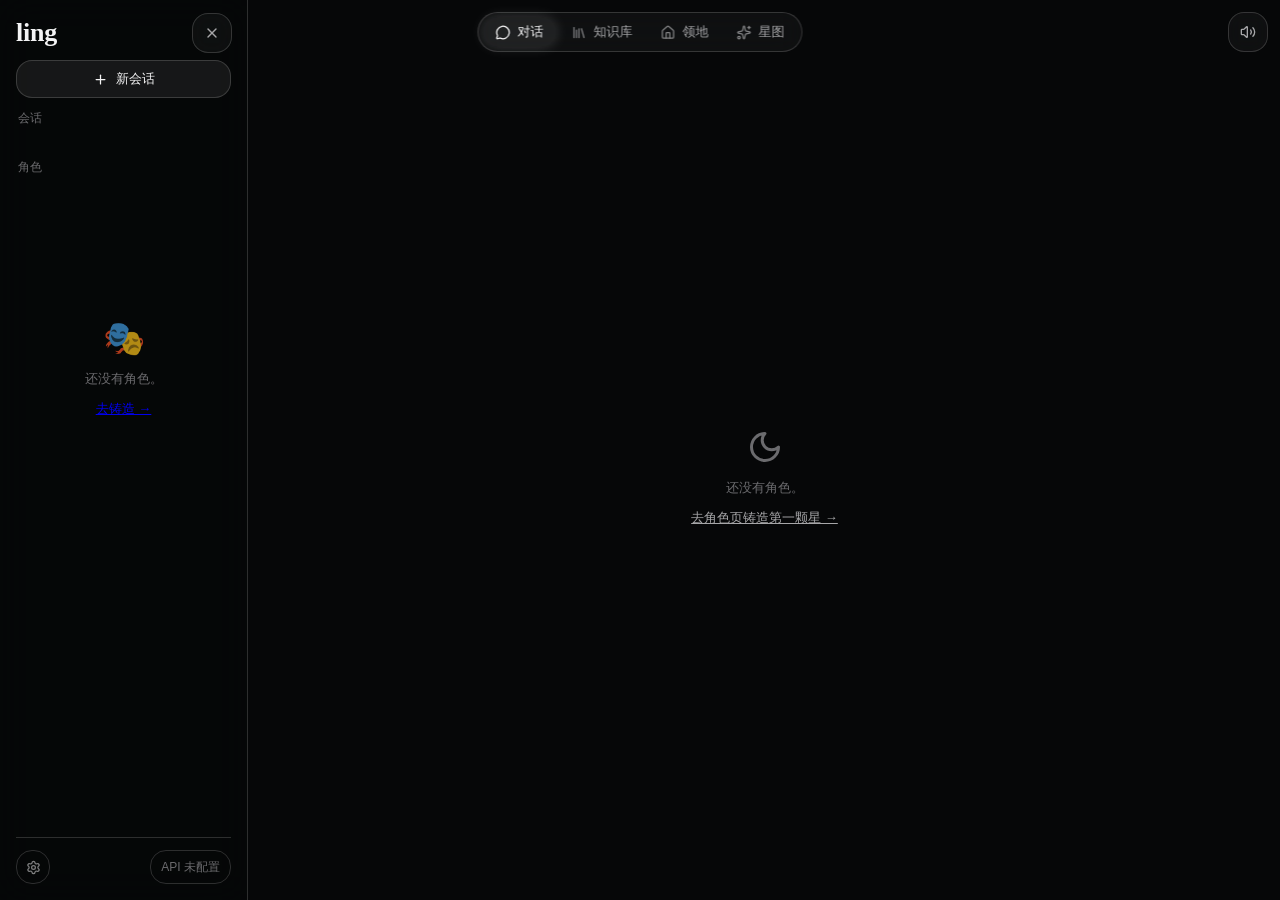
==== commit 0b7d5902: "feat(kb): 知识库整合 + 双铸造模式 + 零依赖设定文件解析 - 知识库: 角色+世界合并为 kb 路由(#/kb/char|#/kb/world, 旧链接兼容   重定向); 二级胶囊「角" ====
--- a/web/index.html
+++ b/web/index.html
@@ -98,6 +98,75 @@
       <div class="world-detail" id="world-detail"></div>
       <div class="world-intro" id="world-intro"></div>
       <button class="iconbtn world-back" id="world-back" data-icon="arrow-left" aria-label="返回世界列表" title="返回世界列表"></button>
+      <div class="edit-toolbar" id="edit-toolbar">
+        <button class="seg-btn active" data-mode="view">查看</button>
+        <button class="seg-btn" data-mode="edit">编辑</button>
+      </div>
+      <div class="ctx-menu" id="ctx-menu"></div>
+      <div class="drop-veil" id="drop-veil">松开以导入设定文件</div>
+    </div>
+    <div class="page-main" id="we-page" style="display:none">
+      <div id="we-top" style="display:flex; align-items:center; gap:var(--sp-3)">
+        <button class="iconbtn" id="we-back" data-icon="arrow-left" aria-label="返回星图" title="返回星图"></button>
+        <h2 style="font-size:var(--fs-lg)">编辑节点</h2>
+        <span style="flex:1"></span>
+        <button class="btn sm" id="we-info-btn" data-icon="sliders-horizontal"><span class="bl">基础信息</span></button>
+        <button class="btn sm" id="we-ai-btn" data-icon="wand-sparkles"><span class="bl">AI 助手</span></button>
+      </div>
+      <div style="max-width:640px; width:100%; margin:0 auto; padding: var(--sp-4) var(--sp-5) var(--sp-6)">
+        <div class="we-pane" data-pane="node">
+          <div class="field"><label>名称</label><input class="input" id="we-name"></div>
+          <div class="field"><label>描述（Markdown）</label>
+            <div class="we-rtbar">
+              <button type="button" data-pre="**" data-post="**" data-ph="粗体" title="粗体"><b>B</b></button>
+              <button type="button" data-pre="*" data-post="*" data-ph="斜体" title="斜体"><i>I</i></button>
+              <button type="button" data-pre="## " data-post="" data-ph="标题" title="标题">H</button>
+              <button type="button" data-pre="- " data-post="" data-ph="列表项" title="列表">•≡</button>
+              <button type="button" data-pre="> " data-post="" data-ph="引用" title="引用">❝</button>
+              <button type="button" data-pre="`" data-post="`" data-ph="代码" title="行内代码">&lt;&gt;</button>
+              <button type="button" data-pre="[" data-post="](url)" data-ph="链接文字" title="链接">🔗</button>
+              <span style="flex:1"></span>
+              <button type="button" class="btn sm" id="we-md-edit" data-icon="pencil"><span class="bl">编辑</span></button>
+              <button type="button" class="btn sm" id="we-md-prev" data-icon="eye"><span class="bl">预览</span></button>
+            </div>
+            <div class="we-md-wrap">
+              <textarea class="we-md" id="we-desc" placeholder="支持 Markdown：**粗体** *斜体* # 标题 - 列表 > 引用 \`代码\` [链接](url)"></textarea>
+              <div class="we-preview md-body" id="we-preview"></div>
+            </div>
+          </div>
+        </div>
+      </div>
+    </div>
+    <div class="we-panel" id="we-info">
+      <div class="we-panel-hd">基础信息<button class="btn sm" data-we-close>收起</button></div>
+      <div class="row" style="gap:var(--sp-2)">
+        <div class="field" style="flex:1"><label>类型</label>
+          <select class="input" id="we-kind"><option>大陆</option><option>组织</option><option selected>概念</option><option>事件</option><option>人物</option></select></div>
+        <div class="field" style="width:110px"><label>权重 <span id="we-wv">2</span></label><input type="range" id="we-weight" min="1" max="5" step="1" value="2"></div>
+      </div>
+      <div class="field"><label>连线</label>
+        <div class="we-edges" id="we-edges"></div>
+        <div class="row" style="gap:var(--sp-2); margin-top:6px">
+          <select class="input" id="we-linkto" style="flex:1"></select>
+          <button class="btn sm" id="we-link-add">连接</button>
+        </div>
+      </div>
+      <button class="btn sm danger" id="we-delete" style="margin-top:var(--sp-3)">删除节点</button>
+    </div>
+    <div class="we-panel" id="we-ai">
+      <div class="we-panel-hd">AI 助手<button class="btn sm" data-we-close>收起</button></div>
+      <button class="btn" id="we-polish" data-icon="wand-sparkles" style="width:100%">润色当前节点描述</button>
+      <button class="btn" id="we-suggest" data-icon="sparkles" style="width:100%; margin-top:8px">AI 生成关联节点（自动连线）</button>
+      <div class="field" style="margin-top:12px"><label>自由指令（如「增加一个敌对组织并与灰烬议会决裂」）</label>
+        <textarea class="textarea" id="we-prompt" style="min-height:84px"></textarea></div>
+      <button class="btn primary" id="we-run" style="width:100%">执行</button>
+      <div class="we-drop" id="we-drop" style="margin-top:12px">拖入 md · txt · docx · zip<br><small>或</small><br>
+        <button class="btn sm" id="we-file-btn">选择文件</button>
+        <input type="file" id="we-files" multiple accept=".md,.markdown,.txt,.docx,.zip" hidden>
+      </div>
+      <div class="file-chips" id="we-file-chips" style="margin-top:8px"></div>
+      <button class="btn primary" id="we-import" style="width:100%; margin-top:10px" disabled>分析并导入节点</button>
+      <div class="we-hint">导入后 AI 自动创建节点并判断与现有节点的连线。</div>
     </div>
   </section>
 
--- a/web/css/app.css
+++ b/web/css/app.css
@@ -342,7 +342,7 @@
 /* 世界详情视图(画布态)同样全出血 */
 main:has(> .page.active[data-page='starmap']),
 main:has(> .page.active[data-page='kb'] .world-view:not([style*="none"])) { padding-top: 0; margin-left: 0; }
-#starmap { position: absolute; inset: 0; width: 100%; height: 100%; cursor: grab; }
+#starmap { position: absolute; inset: 0; width: 100%; height: 100%; cursor: grab; touch-action: none; }
 #starmap:active { cursor: grabbing; }
 .node-detail {
   position: absolute; right: var(--sp-4); top: 68px; width: 260px;
@@ -353,6 +353,162 @@
 }
 .node-detail.show { display: block; }   /* 入场动效由 Motion.motion 驱动(js/motion.js) */
 .node-detail .kind { font-size: var(--fs-xs); color: var(--text-3); text-transform: uppercase; letter-spacing: 0.1em; }
+
+/* ── 星图编辑器(独立页面) ── */
+.edit-toolbar {
+  position: absolute; left: var(--sp-4); top: 68px; z-index: 5;
+  display: flex; gap: 2px; padding: 3px;
+  background: var(--surface); border: 1px solid var(--border); border-radius: 999px;
+  backdrop-filter: blur(14px); -webkit-backdrop-filter: blur(14px);
+}
+.seg-btn {
+  border: 0; background: transparent; color: var(--text-2); cursor: pointer;
+  padding: 5px 14px; border-radius: 999px; font-size: var(--fs-sm);
+  transition: background var(--dur-fast) var(--ease), color var(--dur-fast) var(--ease);
+}
+.seg-btn.active { background: var(--surface-strong); color: var(--text); box-shadow: var(--glow); }
+.world-back { position: absolute; left: var(--sp-4); top: 118px; z-index: 5; }   /* 让位给模式开关 */
+
+/* 沉浸编辑: 编辑页收起三个顶栏组件 */
+body.editor-focus .nav, body.editor-focus .sfx-float, body.editor-focus .sidenav-toggle {
+  opacity: 0; pointer-events: none;
+  transition: opacity .25s var(--ease), transform .25s var(--ease);
+  transform: translateY(-56px);
+}
+/* AI/基础信息面板: 电脑=右侧栏, 手机=底部悬浮胶囊 */
+.we-panel {
+  position: fixed; right: 12px; top: 12px; bottom: 12px; width: min(330px, 40vw); z-index: 96;
+  background: rgba(10, 10, 10, .82);
+  -webkit-backdrop-filter: blur(18px); backdrop-filter: blur(18px);
+  border: 1px solid var(--border-strong); border-radius: var(--radius-lg); box-shadow: var(--glow);
+  padding: var(--sp-4); overflow-y: auto;
+  transform: translateX(calc(100% + 24px)); transition: transform .3s var(--ease);
+}
+.we-panel.on { transform: translateX(0); }
+.we-panel-hd { display: flex; align-items: center; justify-content: space-between; font-size: var(--fs-lg); margin-bottom: var(--sp-3); }
+.we-rtbar button.on { background: var(--surface-strong); color: var(--text); }
+.we-md-wrap { display: grid; grid-template-columns: 1fr; gap: 0; }
+.we-md {
+  min-height: 42vh; resize: vertical;
+  border: 1px solid var(--border); border-radius: var(--radius);
+  background: var(--bg-2); color: var(--text);
+  padding: 10px 12px; font-size: var(--fs-sm); line-height: 1.7; outline: none;
+  font-family: ui-monospace, Consolas, monospace;
+}
+.we-md:focus { border-color: var(--border-strong); }
+.we-preview {
+  min-height: 42vh; max-height: 60vh; overflow-y: auto;
+  border: 1px solid var(--border); border-radius: var(--radius);
+  padding: 10px 14px; font-size: var(--fs-sm); line-height: 1.7;
+}
+/* 桌面: 编辑/预览左右分栏 */
+@media (min-width: 851px) {
+  .we-md-wrap { grid-template-columns: 1fr 1fr; gap: var(--sp-2); }
+  .we-md, .we-preview { min-height: 46vh; max-height: none; }
+  #we-md-edit, #we-md-prev { display: none !important; }   /* 分栏下无需切换 */
+}
+/* 手机: 默认编辑, 预览经按钮切换 */
+@media (max-width: 850px) {
+  .we-preview { display: none; }
+  .we-preview.show { display: block; }
+  .we-md.hide { display: none; }
+}
+.md-body h1, .md-body h2, .md-body h3, .md-body h4, .md-body h5 { color: var(--text); margin: 10px 0 6px; }
+.md-body h3 { font-size: var(--fs-lg); }
+.md-body h4 { font-size: var(--fs-md); }
+.md-body code { background: var(--surface-strong); padding: 1px 5px; border-radius: 6px; font-size: var(--fs-xs); }
+.md-body pre { background: var(--bg-2); border: 1px solid var(--border); border-radius: var(--radius); padding: 10px; overflow-x: auto; }
+.md-body pre code { background: none; padding: 0; }
+.md-body blockquote { border-left: 2px solid var(--border-strong); margin: 8px 0; padding: 2px 12px; color: var(--text-2); }
+.md-body a { color: var(--accent-2); }
+.md-body hr { border: 0; border-top: 1px solid var(--border); margin: 12px 0; }
+.md-body ul, .md-body ol { padding-left: 20px; }
+@media (max-width: 850px) {
+  .we-panel { top: auto; left: 12px; right: 12px; width: auto; max-height: 62vh; bottom: 12px;
+    transform: translateY(calc(100% + 24px)); }
+  .we-panel.on { transform: translateY(0); }
+}
+#we-top {
+  position: fixed; top: 0; left: 0; right: 0; z-index: 90;
+  display: flex; align-items: center; gap: var(--sp-3);
+  padding: 9px var(--sp-4);
+  background: rgba(6, 7, 8, .72);
+  -webkit-backdrop-filter: blur(14px); backdrop-filter: blur(14px);
+  border-bottom: 1px solid var(--border);
+}
+#we-page { padding-top: 6px; }
+#we-top { container-type: inline-size; }
+.we-rtbar { container-type: inline-size; }
+/* 编辑/预览 激活态(复用 .btn .sm 基础样式) */
+#we-md-edit.on, #we-md-prev.on { background: var(--surface-strong); color: var(--text); box-shadow: var(--glow); }
+/* 按钮文字窄宽自动收起(带动画): 收起后按钮变圆角正方形 */
+#we-top .bl, .we-rtbar .bl {
+  display: inline-block; max-width: 5em; opacity: 1; overflow: hidden; white-space: nowrap;
+  vertical-align: bottom;
+  transition: max-width .3s var(--ease), opacity .24s var(--ease);
+}
+/* 形状变化与文字收起同步动画 */
+#we-top .btn.sm, .we-rtbar .btn.sm {
+  transition: width .3s var(--ease), padding .3s var(--ease), gap .3s var(--ease),
+    background var(--dur-fast) var(--ease), color var(--dur-fast) var(--ease), border-color var(--dur-fast) var(--ease);
+}
+.we-rtbar .btn.sm { height: 28px; font-size: var(--fs-xs); padding: 0 8px; }
+@container (max-width: 420px) {
+  #we-top .bl { max-width: 0; opacity: 0; }
+  #we-top .btn.sm { width: 34px; height: 34px; padding: 0; gap: 0; justify-content: center; }
+}
+@container (max-width: 340px) {
+  .we-rtbar .bl { max-width: 0; opacity: 0; }
+  .we-rtbar .btn.sm { width: 28px; height: 28px; padding: 0; gap: 0; justify-content: center; }
+}
+#we-page .we-pane { padding-bottom: var(--sp-6); }
+.we-rtbar { display: flex; gap: 4px; margin-bottom: 4px; }
+.we-rtbar button {
+  width: 30px; height: 28px; border: 1px solid var(--border); border-radius: 8px;
+  background: var(--surface); color: var(--text-2); cursor: pointer; font-size: 13px;
+}
+.we-rtbar button:hover { color: var(--text); border-color: var(--border-strong); }
+.we-rt {
+  min-height: 160px; max-height: 320px; overflow-y: auto;
+  border: 1px solid var(--border); border-radius: var(--radius);
+  background: var(--bg-2); padding: 10px 12px; font-size: var(--fs-sm); line-height: 1.7; outline: none;
+}
+.we-rt:focus { border-color: var(--border-strong); }
+.we-rt h3 { font-size: var(--fs-md); margin: 4px 0; }
+.we-rt blockquote { border-left: 2px solid var(--border-strong); margin: 6px 0; padding-left: 10px; color: var(--text-2); }
+.we-edges { display: flex; flex-wrap: wrap; gap: 6px; }
+.we-hint { font-size: var(--fs-xs); color: var(--text-3); line-height: 1.6; margin-top: 8px; }
+.we-drop {
+  border: 1.5px dashed var(--border-strong); border-radius: var(--radius);
+  padding: var(--sp-6) var(--sp-4); text-align: center; color: var(--text-2); font-size: var(--fs-sm); line-height: 2;
+}
+.we-drop small { color: var(--text-3); }
+.drop-veil {
+  position: absolute; inset: 0; z-index: 20; display: grid; place-items: center;
+  background: rgba(6, 7, 8, .68); backdrop-filter: blur(6px);
+  border: 2px dashed var(--border-strong); border-radius: var(--radius-lg);
+  font-size: var(--fs-lg); color: var(--text); pointer-events: none; opacity: 0;
+  transition: opacity .2s var(--ease);
+}
+.drop-veil.on { opacity: 1; }
+
+/* 右键/长按上下文菜单 */
+.ctx-menu {
+  position: absolute; z-index: 30; display: none; flex-direction: column; min-width: 150px;
+  background: rgba(10, 10, 10, .82);
+  -webkit-backdrop-filter: blur(18px); backdrop-filter: blur(18px);
+  border: 1px solid var(--border-strong); border-radius: var(--radius);
+  padding: 4px; box-shadow: 0 8px 30px rgba(0, 0, 0, .5);
+}
+.ctx-menu.on { display: flex; }
+.ctx-menu button {
+  border: 0; background: transparent; color: var(--text); text-align: left; cursor: pointer;
+  padding: 8px 12px; border-radius: 10px; font-size: var(--fs-sm); white-space: nowrap;
+  display: flex; align-items: center; gap: 8px;
+}
+.ctx-menu button svg.ic { opacity: .75; }
+.ctx-menu button:hover { background: var(--surface-strong); }
+.ctx-menu button.danger { color: var(--danger); }
 
 /* ── 铸造双模式 ── */
 .forge-modes { display: flex; gap: var(--sp-2); margin-bottom: var(--sp-3); }
@@ -385,7 +541,7 @@
 
 /* 世界详情: 复用星图页视觉(画布 + 玻璃面板 + 悬浮返回) */
 .world-view { flex: 1; position: relative; background: var(--bg); }
-#world-map { position: absolute; inset: 0; width: 100%; height: 100%; cursor: grab; }
+#world-map { position: absolute; inset: 0; width: 100%; height: 100%; cursor: grab; touch-action: none; }
 #world-map:active { cursor: grabbing; }
 .world-detail {
   position: absolute; right: var(--sp-4); top: 68px; width: 260px;
@@ -402,7 +558,23 @@
   border: 1px solid var(--border-strong); border-radius: var(--radius-lg);
   padding: var(--sp-4); box-shadow: var(--glow);
 }
-.world-back { position: absolute; left: var(--sp-4); top: 68px; z-index: 5; }
+.world-intro .wi-head {
+  display: flex; align-items: center; gap: var(--sp-2);
+  cursor: pointer; user-select: none;
+}
+.world-intro .wi-head .kind { margin: 0; }
+.world-intro .wi-name { font-size: var(--fs-lg); flex: 1; }
+.world-intro .wi-head svg.ic { color: var(--text-3); transition: transform .3s var(--ease); }
+.world-intro.collapsed .wi-head svg.ic { transform: rotate(-90deg); }
+.world-intro .wi-body {
+  display: grid; grid-template-rows: 1fr;
+  transition: grid-template-rows .3s var(--ease), opacity .24s var(--ease);
+}
+.world-intro .wi-body > div { overflow: hidden; }
+.world-intro.collapsed .wi-body { grid-template-rows: 0fr; opacity: 0; }
+/* 折叠 = 胶囊: 宽度由 JS Motion 动画到头部内容宽, 这里管圆角与内距 */
+.world-intro.collapsed { border-radius: 999px; padding: 7px 18px; transition: padding .26s var(--ease); }
+/* world-back 定位已并入星图编辑器区块(让位给模式开关) */
 
 /* ── 设置页 ── */
 .settings { padding: var(--sp-5); max-width: 640px; margin: 0 auto; width: 100%; overflow-y: auto; }
@@ -468,8 +640,9 @@
 /* ── 边缘近邻发光（仅精确指针设备, EdgeGlow 驱动 CSS 变量） ──
    光标靠近组件边缘时, 最近点处的边缘环带被照亮(参考 Windows 图标近邻光带)。
    ::after 只保留 1.5px 边缘环(mask xor), 环色为径向光斑, 中心跟随光标最近点。 ── */
-.glow-edge:where(:not(.sidenav-toggle, .sfx-float, .nav, .node-detail, .float-bottom)) { position: relative; }   /* 仅给静态流内组件升级定位; 自带定位(absolute/fixed)的勿覆盖 */
-.glow-edge.node-detail { position: absolute; }   /* 显式断言: 发光不改变定位语义 */
+.glow-edge:where(:not(.sidenav-toggle, .sfx-float, .nav, .node-detail, .float-bottom, .world-detail, .world-intro, .we-panel)) { position: relative; }   /* 仅给静态流内组件升级定位; 自带定位(absolute/fixed)的勿覆盖 */
+.glow-edge.we-panel { position: fixed; }   /* 显式断言: 面板发光不改变 fixed 定位 */
+.glow-edge.node-detail, .glow-edge.world-detail, .glow-edge.world-intro { position: absolute; }   /* 显式断言: 发光不改变定位语义 */
 .glow-edge.float-bottom { position: fixed; }
 
 .glow-edge::after {
@@ -498,17 +671,20 @@
   .btn, .input, .textarea, .card, .iconbtn, .send-fab, .composer-shell,
   .modal, .banner, .toast, .bubble, .trait, .session-item,
   .node-detail, .resident, .float-bottom, .api-chip,
+  .world-detail, .world-intro, .we-md, .we-preview, .we-panel, .ctx-menu, .ctx-menu button,
   .side-foot .nav-item,
-  .glow-edge:not(.nav)::after {   /* 胶囊=真药丸(999px圆端), 环带勿套 superellipse 否则描边变圆角矩形 */
+  .glow-edge:where(:not(.nav, .world-intro.collapsed, .seg-btn))::after {   /* 胶囊=真药丸(999px圆端), 环带勿套 superellipse 否则描边变圆角矩形 */
     corner-shape: superellipse(2.4);
   }
   .btn, .input, .textarea, .card, .iconbtn, .composer-shell,
   .modal, .banner, .toast, .bubble.user, .trait,
-  .resident, .float-bottom, .api-chip, .side-foot .nav-item {
+  .resident, .float-bottom, .api-chip, .side-foot .nav-item,
+  .world-detail, .world-intro, .we-md, .we-preview, .we-panel, .ctx-menu, .ctx-menu button {
     border-color: transparent;
     box-shadow: inset 0 0 0 1px var(--ring, var(--border));
   }
-  .modal, .toast, .node-detail, .float-bottom { --ring: var(--border-strong); }
+  .modal, .toast, .node-detail, .float-bottom, .world-detail, .world-intro, .we-panel, .ctx-menu { --ring: var(--border-strong); }
+  .world-intro.collapsed { corner-shape: round; }   /* 折叠胶囊=真药丸, 勿套 superellipse */
   .bubble.ai { border-color: transparent; box-shadow: inset 0 0 0 1px var(--border-strong); }
   .btn.primary { --ring: transparent; }               /* 白底钮原描边即不可见 */
   .btn.danger { --ring: rgba(216, 85, 90, 0.4); }
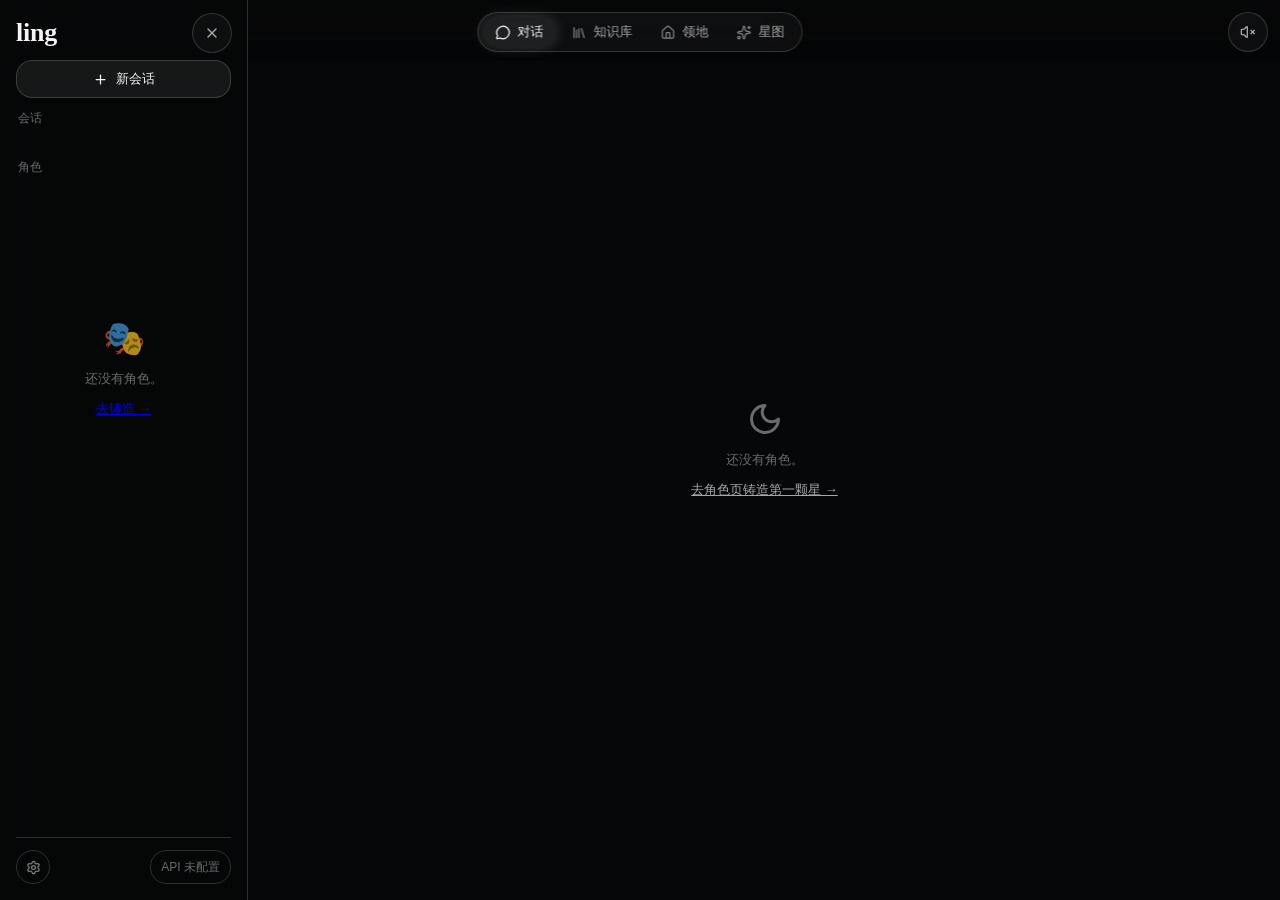
==== commit 7752c24e: "feat(kb): 知识库整合 + 双铸造模式 + 零依赖设定文件解析 - 知识库: 角色+世界合并为 kb 路由(#/kb/char|#/kb/world, 旧链接兼容   重定向); 二级胶囊「角" ====
--- a/web/index.html
+++ b/web/index.html
@@ -24,8 +24,9 @@
   <div class="nav-item" data-page="territory" data-icon="house" tabindex="0"><span class="nav-label">领地</span></div>
   <div class="nav-item" data-page="starmap" data-icon="sparkles" tabindex="0"><span class="nav-label">星图</span></div>
 </nav>
-<button class="iconbtn sfx-float" id="sfx-toggle" aria-label="音效开关" title="音效开关"></button>
-
+<button class="iconbtn sfx-float" id="sfx-toggle" aria-label="自动朗读" title="自动朗读"></button>
+
+<div id="top-feather" aria-hidden="true"></div>
 <div class="app">
 
   <!-- 全局侧边栏：头部(ling) + 会话/角色 + 底部(设置 + API 状态) -->
@@ -54,8 +55,8 @@
       <div class="chat-scroll" id="chat-scroll">
         <div class="chat-inner" id="messages"></div>
       </div>
-      <div class="float-bottom" id="float-bottom">↓ 回到底部</div>
       <div class="composer">
+        <button type="button" class="float-bottom" id="float-bottom" data-icon="arrow-down" data-icon-size="16" aria-label="回到底部"></button>
         <div class="composer-inner">
           <div class="composer-shell">
             <textarea class="composer-input" id="composer" placeholder="和角色说点什么……"></textarea>
@@ -124,7 +125,7 @@
               <button type="button" data-pre="- " data-post="" data-ph="列表项" title="列表">•≡</button>
               <button type="button" data-pre="> " data-post="" data-ph="引用" title="引用">❝</button>
               <button type="button" data-pre="`" data-post="`" data-ph="代码" title="行内代码">&lt;&gt;</button>
-              <button type="button" data-pre="[" data-post="](url)" data-ph="链接文字" title="链接">🔗</button>
+              <button type="button" data-pre="[" data-post="](url)" data-ph="链接文字" title="链接" data-icon="link"></button>
               <span style="flex:1"></span>
               <button type="button" class="btn sm" id="we-md-edit" data-icon="pencil"><span class="bl">编辑</span></button>
               <button type="button" class="btn sm" id="we-md-prev" data-icon="eye"><span class="bl">预览</span></button>
@@ -208,10 +209,25 @@
       <div class="field"><label>对话后自动提炼记忆与特质</label>
         <label style="display:flex; gap:8px; align-items:center; text-transform:none; letter-spacing:0; font-size:var(--fs-sm); color:var(--text-2)">
           <input type="checkbox" id="s-distill" style="width:auto"> 开启（每次回复后追加一次提炼调用）</label></div>
+      <div class="field"><label>界面音效</label>
+        <label style="display:flex; gap:8px; align-items:center; text-transform:none; letter-spacing:0; font-size:var(--fs-sm); color:var(--text-2)">
+          <input type="checkbox" id="s-sfx" style="width:auto"> 开启（点击/发送/接收等界面提示音）</label></div>
       <div class="row">
         <button class="btn primary" id="s-save">保存</button>
         <button class="btn" id="s-test">测试连通性</button>
         <span id="conn-result"></span>
+      </div>
+
+      <h2>语音合成 TTS（可选 · 朗读角色回复）</h2>
+      <div class="field"><label>TTS BaseURL（OpenAI 兼容 /audio/speech；留空 = 使用上方 BaseURL）</label>
+        <input class="input" id="s-tts-base" placeholder="https://api.example.com/v1"></div>
+      <div class="field"><label>TTS API Key（留空 = 使用上方 Key）</label>
+        <input class="input" id="s-tts-key" type="password" placeholder="sk-…（可选）"></div>
+      <div class="row">
+        <div class="field" style="flex:1"><label>TTS 模型</label>
+          <input class="input" id="s-tts-model" placeholder="例如 tts-1 / fish-speech-1.5 / CosyVoice2"></div>
+        <div class="field" style="flex:1"><label>音色 voice</label>
+          <input class="input" id="s-tts-voice" placeholder="例如 alloy / female"></div>
       </div>
 
       <h2>数据（本地 localStorage）</h2>
@@ -315,6 +331,7 @@
 <script src="js/store.js"></script>
 <script src="js/icons.js"></script>
 <script src="js/llm.js"></script>
+<script src="js/tts.js"></script>
 <script src="js/filekit.js"></script>
 <script src="js/motion.js"></script>
 <script src="js/starmap.js"></script>
--- a/web/css/tokens.css
+++ b/web/css/tokens.css
@@ -48,7 +48,7 @@
   --dur-fast: 160ms;          /* 悬停/小元素 */
   --dur-med: 220ms;           /* 面板/切换 */
   --dur-slow: 280ms;          /* 模态 */
-  --dur-dot: 420ms;           /* 流式点点 */
+  --dur-dot: 1400ms;          /* 流式点点(小光点跳一整轮) */
   --stagger: 40ms;            /* 列表级联 */
 }
 
--- a/web/css/app.css
+++ b/web/css/app.css
@@ -116,7 +116,7 @@
    桌面→手机 = 变宽+变浅+阴影渐显(浮起); 手机→桌面 = 反向(落下)。
    main 用 margin-left 让位/回位, 对话区与输入舱位置形状全程动画) ── */
 .app { flex: 1; min-height: 0; display: flex; transition: padding .3s var(--ease); }
-main { flex: 1; min-width: 0; display: flex; flex-direction: column; padding-top: 56px; position: relative;
+main { flex: 1; min-width: 0; display: flex; flex-direction: column; padding-top: 0; position: relative;
   margin-left: 249px;                                    /* 桌面: 为侧栏(248+1 描边)让位 */
   transition: margin-left .35s var(--ease), padding .3s var(--ease); }
 body.side-closed main { margin-left: 0; }                /* 桌面收起: 内容回位占满 */
@@ -153,11 +153,11 @@
 }
 .side-foot .nav-item {
   width: 34px; height: 34px; padding: 0; justify-content: center;
-  border: 1px solid var(--border); border-radius: var(--radius);
+  border: 1px solid var(--border); border-radius: 50%; corner-shape: round;   /* 真圆: 16px 圆角在 34px 方块上仍是圆角矩形 */
 }
 .side-foot .nav-label { display: none; }          /* 图标式正方形钮 */
 .side-foot .api-chip { height: 34px; display: flex; align-items: center; border-radius: var(--radius); }
-.page-main { flex: 1; min-width: 0; display: flex; flex-direction: column; overflow-y: auto; }
+.page-main { flex: 1; min-width: 0; display: flex; flex-direction: column; overflow-y: auto; padding-top: 60px; }
 .chat-col { flex: 1; min-width: 0; display: flex; flex-direction: column; }
 
 /* ── 通用元件 ── */
@@ -242,16 +242,51 @@
 .session-item:hover .del { opacity: 1; }
 .session-item .del:hover { color: var(--danger); }
 
-.chat-scroll { flex: 1; overflow-y: auto; padding: var(--sp-5); scroll-behavior: auto; transition: padding .3s var(--ease); }
+.chat-scroll { flex: 1; overflow-y: auto; padding: 64px var(--sp-5) 190px; scroll-behavior: auto; transition: padding .3s var(--ease); }
 .chat-inner { max-width: 760px; margin: 0 auto; display: flex; flex-direction: column; gap: var(--sp-4); }
+/* 消息行: 气泡 + 其下方操作条(选项在框外) */
 .bubble { max-width: 78%; transition: max-width .3s var(--ease); padding: 10px var(--sp-4); border-radius: var(--radius-lg);
   line-height: 1.7; font-size: var(--fs-md); white-space: pre-wrap; word-break: break-word;
 }   /* 入场由 Motion 引擎驱动 */
-.bubble.user { align-self: flex-end; background: var(--surface-strong); border: 1px solid var(--border); }
-.bubble.ai { align-self: flex-start; background: var(--bg-2); border: 1px solid var(--border-strong); }
+.msg-row { display: flex; flex-direction: column; max-width: 78%; }
+.msg-row .bubble { max-width: 100%; }
+.msg-row.user { align-self: flex-end; align-items: flex-end; }   /* 行整体右靠: 气泡与操作条都贴右 */
+.msg-row.user .bubble { align-self: flex-end; }
+/* 气泡下操作条: 复制/引用/朗读 */
+.msg-acts {
+  display: flex; gap: 2px; margin-top: 4px;
+  opacity: 0; transition: opacity var(--dur-fast) var(--ease);
+}
+.msg-row:hover .msg-acts, .msg-acts:has(.speak.on), .msg-acts:has([disabled]) { opacity: 1; }
+.msg-acts .act {
+  border: 0; background: transparent; color: var(--text-3); cursor: pointer;
+  display: inline-flex; align-items: center; gap: 4px;
+  padding: 3px 7px; border-radius: 8px; font-size: var(--fs-xs);
+  transition: background var(--dur-fast) var(--ease), color var(--dur-fast) var(--ease);
+}
+.msg-acts .act:hover { background: var(--surface-strong); color: var(--text); }
+.msg-acts .act .bl {
+  display: inline-block; max-width: 5em; overflow: hidden; white-space: nowrap; vertical-align: bottom;
+  transition: max-width .3s var(--ease), opacity .24s var(--ease);
+}
+.msg-acts .act:disabled { opacity: .6; cursor: wait; }
+.bubble .speak.on { color: var(--text); }
+.bubble .speak.on { color: var(--text); }
+.msg-row .bubble.user { align-self: flex-end; background: var(--surface-strong); border: 1px solid var(--border); }
+.msg-row .bubble.ai { align-self: flex-start; background: var(--bg-2); border: 1px solid var(--border-strong); }
+.msg-row:has(.sticker-msg) { max-width: none; }
+.msg-row:has(.sticker-msg) .bubble { background: transparent; border-color: transparent; box-shadow: none; padding: 2px 4px; width: fit-content; }   /* 贴纸: 无框裸图, 悬停区随图 */
+/* 表情包消息：去气泡底, 图片直出(即时通讯式) */
+.bubble.sticker-msg { background: transparent; border-color: transparent; padding: 2px 4px; }
+.bubble.sticker-msg .sticker { display: block; width: 128px; border-radius: 12px; }
+/* 动作行：不进气泡的舞台指示(RP 式), 弱化色+斜体区别于对话 */
+.chat-action { align-self: flex-start; max-width: 78%; padding: 0 var(--sp-2);
+  color: var(--text-2); font-size: var(--fs-sm); font-style: italic; letter-spacing: .02em; }
 .bubble.error { align-self: flex-start; background: var(--danger-bg); border-color: rgba(216,85,90,.4); --ring: rgba(216,85,90,.4); color: var(--text); font-size: var(--fs-sm); }
 .bubble.ai .cursor { display: inline-block; width: 8px; height: 15px; background: var(--accent);
   vertical-align: text-bottom; animation: blink var(--dur-dot) steps(1) infinite; }
+/* 同角色连发紧凑成组(16px 组距 → 8px 条距), 像即时通讯里的一串消息 */
+.chat-inner .bubble.ai + .bubble.ai, .chat-inner .bubble.user + .bubble.user { margin-top: calc(var(--sp-2) - var(--sp-4)); }
 @keyframes blink { 50% { opacity: 0; } }
 
 /* 流式等待点点（首 token 前） */
@@ -263,12 +298,27 @@
 .dots i:nth-child(3) { animation-delay: calc(var(--dur-dot) / 3 * 2); }
 @keyframes dotpulse { 0%, 100% { opacity: 0.25; transform: translateY(0); } 45% { opacity: 1; transform: translateY(-3px); } }
 
+/* 思考动画: 等待模型首响应期间, 微光扫过「思考中」(逐条弹出间隙仍是纯打字点点) */
+.bubble.ai.thinking { display: inline-flex; align-items: center; gap: 7px; }
+.think {
+  font-size: var(--fs-sm); user-select: none; color: transparent;
+  background: linear-gradient(90deg, var(--text-3) 0%, var(--text-2) 35%, var(--accent) 50%, var(--text-2) 65%, var(--text-3) 100%);
+  background-size: 200% 100%;
+  -webkit-background-clip: text; background-clip: text;
+  animation: think-shimmer 1.6s ease-in-out infinite;
+}
+@keyframes think-shimmer { 0% { background-position: 0% 0; } 100% { background-position: 200% 0; } }
+
 /* ── 输入舱（ChatGPT 式一体化容器） ── */
-.composer { flex-shrink: 0; padding: var(--sp-3) var(--sp-5) var(--sp-4); transition: padding .3s var(--ease); }
+.composer { flex-shrink: 0; position: absolute; left: 0; right: 0; bottom: 0; z-index: 6;
+  padding: var(--sp-3) var(--sp-5) var(--sp-4);
+  background: transparent;                                  /* padding 区透明, 毛玻璃贴输入壳 */
+  transition: padding .3s var(--ease); }
 .composer-inner { max-width: 760px; margin: 0 auto; }
 .composer-shell {
-  border: 1px solid var(--border); background: var(--surface);
-  border-radius: 32px; padding: 10px 10px 8px 14px;
+  border: 1px solid var(--border); background: rgba(10, 10, 10, .5);
+  -webkit-backdrop-filter: blur(18px); backdrop-filter: blur(18px);
+  border-radius: 32px; padding: 10px 10px 10px 14px;
   transition: border-color var(--dur-fast) var(--ease), box-shadow var(--dur-fast) var(--ease);
 }
 .composer-shell:focus-within { border-color: var(--border-strong); --ring: var(--border-strong); box-shadow: var(--glow); }
@@ -283,7 +333,7 @@
 .composer-bar { display: flex; align-items: center; gap: var(--sp-2); margin-top: 2px; }
 .composer-hint { font-size: var(--fs-xs); color: var(--text-3); user-select: none; }
 .send-fab {
-  margin-left: auto; width: 38px; height: 38px; border-radius: 50%;
+  margin-left: auto; width: 38px; height: 38px; border-radius: 50%; corner-shape: round;   /* 真圆: 勿入 superellipse 列表 */
   display: grid; place-items: center; border: none;
   background: var(--accent); color: #000; cursor: pointer;
   transition: transform var(--dur-press) var(--ease), opacity var(--dur-fast) var(--ease);
@@ -293,9 +343,11 @@
 .send-fab:disabled { opacity: 0.35; cursor: not-allowed; }
 .send-fab.stop { background: var(--surface-strong); color: var(--text); border: 1px solid var(--border-strong); }
 .float-bottom {
-  position: absolute; bottom: 96px; left: 50%; transform: translateX(-50%);
-  padding: 6px 14px; border-radius: 100px; background: var(--surface-strong);
-  border: 1px solid var(--border-strong); color: var(--text-2); font-size: var(--fs-xs);
+  position: absolute; bottom: calc(100% + 8px); left: 50%; transform: translateX(-50%);   /* 锚定输入舱顶: 不随其增高而重叠 */
+  width: 34px; height: 34px; border-radius: 50%; corner-shape: round; display: grid; place-items: center; padding: 0;   /* 真圆: 勿入 superellipse 列表, 2.4 曲率会把 50% 圆角压成圆角矩形 */
+  background: rgba(10, 10, 10, .5);
+  -webkit-backdrop-filter: blur(18px); backdrop-filter: blur(18px);
+  border: 1px solid var(--border-strong); color: var(--text-2);
   cursor: pointer; opacity: 0; pointer-events: none;
   transition: opacity var(--dur-fast) var(--ease), transform var(--dur-fast) var(--ease);
 }
@@ -436,37 +488,51 @@
   -webkit-backdrop-filter: blur(14px); backdrop-filter: blur(14px);
   border-bottom: 1px solid var(--border);
 }
-#we-page { padding-top: 6px; }
+/* ── 全局羽化顶栏: 内容从其下滚过并模糊(去硬切 padding) ── */
+#top-feather {
+  position: fixed; top: 0; left: 0; right: 0; height: 64px; z-index: 94;
+  background: linear-gradient(rgba(6, 7, 8, .52), rgba(6, 7, 8, .26) 62%, rgba(6, 7, 8, 0));
+  -webkit-backdrop-filter: blur(16px); backdrop-filter: blur(16px);
+  -webkit-mask-image: linear-gradient(#000 62%, transparent);
+          mask-image: linear-gradient(#000 62%, transparent);
+  pointer-events: none;
+  transition: opacity .25s var(--ease);
+}
+/* 画布页(星图/世界详情)与沉浸编辑页: 顶栏直露, 不加羽化 */
+body:has(.page.active[data-page='starmap']) #top-feather,
+body:has(#world-view:not([style*='none'])) #top-feather,
+body.editor-focus #top-feather { opacity: 0; }
+
+#we-page { padding-top: 64px; }   /* 编辑页: 字段从固定顶栏下开始 */
 #we-top { container-type: inline-size; }
 .we-rtbar { container-type: inline-size; }
 /* 编辑/预览 激活态(复用 .btn .sm 基础样式) */
 #we-md-edit.on, #we-md-prev.on { background: var(--surface-strong); color: var(--text); box-shadow: var(--glow); }
-/* 按钮文字窄宽自动收起(带动画): 收起后按钮变圆角正方形 */
+/* 按钮文字窄宽自动收起 — 与角色卡按钮同一动画参数 */
 #we-top .bl, .we-rtbar .bl {
   display: inline-block; max-width: 5em; opacity: 1; overflow: hidden; white-space: nowrap;
   vertical-align: bottom;
-  transition: max-width .3s var(--ease), opacity .24s var(--ease);
-}
-/* 形状变化与文字收起同步动画 */
-#we-top .btn.sm, .we-rtbar .btn.sm {
-  transition: width .3s var(--ease), padding .3s var(--ease), gap .3s var(--ease),
-    background var(--dur-fast) var(--ease), color var(--dur-fast) var(--ease), border-color var(--dur-fast) var(--ease);
-}
-.we-rtbar .btn.sm { height: 28px; font-size: var(--fs-xs); padding: 0 8px; }
+  transition: max-width var(--dur-med) var(--ease), opacity var(--dur-fast) var(--ease);
+}
+.we-rtbar .btn.sm { height: 28px; font-size: var(--fs-xs); }
 @container (max-width: 420px) {
   #we-top .bl { max-width: 0; opacity: 0; }
-  #we-top .btn.sm { width: 34px; height: 34px; padding: 0; gap: 0; justify-content: center; }
-}
-@container (max-width: 340px) {
+  #we-top .btn.sm { padding: 6px 9px; gap: 0; }
+}
+@container (max-width: 420px) {
   .we-rtbar .bl { max-width: 0; opacity: 0; }
-  .we-rtbar .btn.sm { width: 28px; height: 28px; padding: 0; gap: 0; justify-content: center; }
+  .we-rtbar .btn.sm { padding: 6px 9px; gap: 0; }
 }
 #we-page .we-pane { padding-bottom: var(--sp-6); }
 .we-rtbar { display: flex; gap: 4px; margin-bottom: 4px; }
 .we-rtbar button {
-  width: 30px; height: 28px; border: 1px solid var(--border); border-radius: 8px;
+  height: 28px; border: 1px solid var(--border); border-radius: 8px;
   background: var(--surface); color: var(--text-2); cursor: pointer; font-size: 13px;
-}
+  display: inline-flex; align-items: center; justify-content: center; gap: 5px;
+  transition: background var(--dur-fast) var(--ease), color var(--dur-fast) var(--ease),
+              border-color var(--dur-fast) var(--ease);
+}
+.we-rtbar button[data-pre] { width: 28px; flex: 0 0 28px; }   /* 语法钮=定宽方块; 编辑/预览随文字伸缩 */
 .we-rtbar button:hover { color: var(--text); border-color: var(--border-strong); }
 .we-rt {
   min-height: 160px; max-height: 320px; overflow-y: auto;
@@ -494,13 +560,21 @@
 
 /* 右键/长按上下文菜单 */
 .ctx-menu {
-  position: absolute; z-index: 30; display: none; flex-direction: column; min-width: 150px;
-  background: rgba(10, 10, 10, .82);
+  position: absolute; z-index: 30; display: flex; flex-direction: column; gap: 2px; min-width: 150px;
+  background: rgba(10, 10, 10, .58);
   -webkit-backdrop-filter: blur(18px); backdrop-filter: blur(18px);
   border: 1px solid var(--border-strong); border-radius: var(--radius);
   padding: 4px; box-shadow: 0 8px 30px rgba(0, 0, 0, .5);
-}
-.ctx-menu.on { display: flex; }
+  opacity: 0; transform: scale(.9);
+  transform-origin: top left;
+  visibility: hidden; pointer-events: none;
+  transition: opacity .16s var(--ease), transform .18s var(--ease), visibility 0s linear .18s;
+}
+.ctx-menu.on {
+  opacity: 1; transform: scale(1);
+  visibility: visible; pointer-events: auto;
+  transition: opacity .16s var(--ease), transform .18s var(--ease), visibility 0s;
+}
 .ctx-menu button {
   border: 0; background: transparent; color: var(--text); text-align: left; cursor: pointer;
   padding: 8px 12px; border-radius: 10px; font-size: var(--fs-sm); white-space: nowrap;
@@ -611,7 +685,7 @@
   .nav-item { padding: 7px; gap: 0; }          /* 文字隐藏后 gap 归零, 图标居中 */
   .nav-label { max-width: 0; opacity: 0; margin: 0; }   /* 文字收起(带过渡), 只留图标 */
 
-  main { padding-top: 52px; margin-left: 0; }  /* 胶囊让位集中在 main(与桌面同机制): 星图页 :has 规则两种模式统一全出血; 抽屉为浮层不让位 */
+  main { margin-left: 0; }  /* 手机抽屉为浮层不让位; 胶囊让位由滚动容器内距承担 */
   /* 手机抽屉 = 同一 fixed 侧栏的浮起态: 更宽(280) + 更浅(bg-2) + 阴影可见; 全部可过渡 */
   .page-side {
     width: 280px;
@@ -626,7 +700,7 @@
   .sidenav-toggle { top: 12px; left: 12px; }
   body.side-open .sidenav-toggle { top: 12px; left: 224px; }   /* 附着抽屉右上角(280-40-16) */
 
-  .chat-scroll { padding: var(--sp-4) var(--sp-3); }
+  .chat-scroll { padding: 64px var(--sp-3) 170px; }
   .bubble { max-width: 88%; }
   .composer { padding: var(--sp-3); }
   .composer-hint { display: none; }            /* 窄屏省空间，长按/回车同理 */
@@ -643,7 +717,7 @@
 .glow-edge:where(:not(.sidenav-toggle, .sfx-float, .nav, .node-detail, .float-bottom, .world-detail, .world-intro, .we-panel)) { position: relative; }   /* 仅给静态流内组件升级定位; 自带定位(absolute/fixed)的勿覆盖 */
 .glow-edge.we-panel { position: fixed; }   /* 显式断言: 面板发光不改变 fixed 定位 */
 .glow-edge.node-detail, .glow-edge.world-detail, .glow-edge.world-intro { position: absolute; }   /* 显式断言: 发光不改变定位语义 */
-.glow-edge.float-bottom { position: fixed; }
+.glow-edge.float-bottom { position: absolute; }   /* 锚定 .composer(bottom:100%); fixed 会把 100% 解析到视口, 浮层脱离输入舱 */
 
 .glow-edge::after {
   content: '';
@@ -668,18 +742,19 @@
    解法(Border = OuterShape − InnerShape): 描边改用 inset box-shadow 环,
    渲染器沿实际 superellipse 轮廓向内等距填充, 法向距离恒定。描边色统一走 --ring。 ── */
 @supports (corner-shape: superellipse(2)) {
-  .btn, .input, .textarea, .card, .iconbtn, .send-fab, .composer-shell,
+  .btn, .input, .textarea, .card, .iconbtn, .composer-shell,
   .modal, .banner, .toast, .bubble, .trait, .session-item,
-  .node-detail, .resident, .float-bottom, .api-chip,
+  .node-detail, .resident, .api-chip,
   .world-detail, .world-intro, .we-md, .we-preview, .we-panel, .ctx-menu, .ctx-menu button,
-  .side-foot .nav-item,
-  .glow-edge:where(:not(.nav, .world-intro.collapsed, .seg-btn))::after {   /* 胶囊=真药丸(999px圆端), 环带勿套 superellipse 否则描边变圆角矩形 */
+  .we-rtbar button,
+  .glow-edge:where(:not(.nav, .world-intro.collapsed, .seg-btn, .sfx-float, .sidenav-toggle, .side-foot .nav-item, .float-bottom))::after {   /* 胶囊=真药丸(999px圆端), 环带勿套 superellipse 否则描边变圆角矩形; float-bottom/sfx/sidenav/side-foot=真圆, 均排除 */
     corner-shape: superellipse(2.4);
   }
   .btn, .input, .textarea, .card, .iconbtn, .composer-shell,
   .modal, .banner, .toast, .bubble.user, .trait,
   .resident, .float-bottom, .api-chip, .side-foot .nav-item,
-  .world-detail, .world-intro, .we-md, .we-preview, .we-panel, .ctx-menu, .ctx-menu button {
+  .world-detail, .world-intro, .we-md, .we-preview, .we-panel, .ctx-menu, .ctx-menu button,
+  .we-rtbar button {
     border-color: transparent;
     box-shadow: inset 0 0 0 1px var(--ring, var(--border));
   }
@@ -702,3 +777,6 @@
     box-shadow: inset 0 0 0 1px var(--ring, var(--border)), var(--glow);
   }
 }
+/* 真圆按钮(音效浮钮/侧栏开关): 覆盖 .iconbtn 的方角与 superellipse 曲率; 发光环 ::after border-radius:inherit 自动随之变圆 */
+.iconbtn.sidenav-toggle, .iconbtn.sfx-float { border-radius: 50%; corner-shape: round; }
+.iconbtn.sfx-float.on { background: var(--surface-strong); color: var(--text); box-shadow: var(--glow); }
